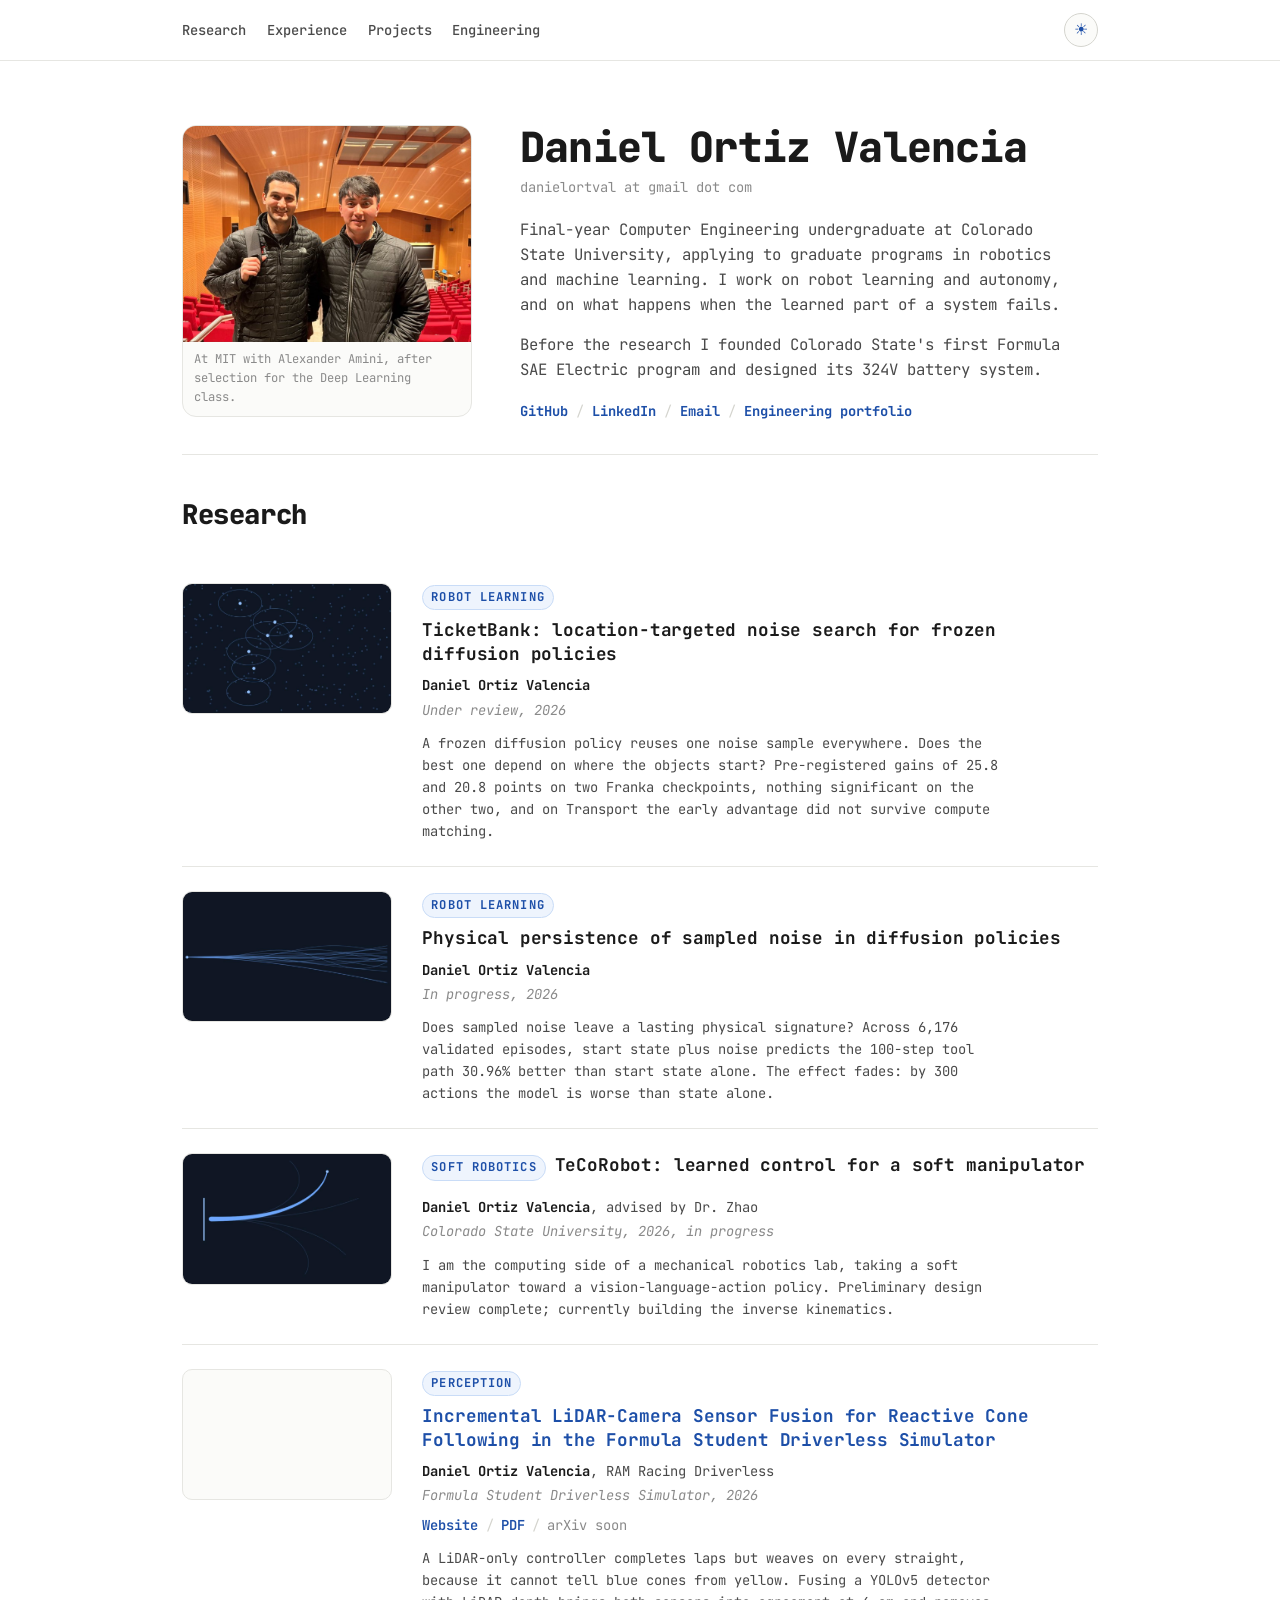
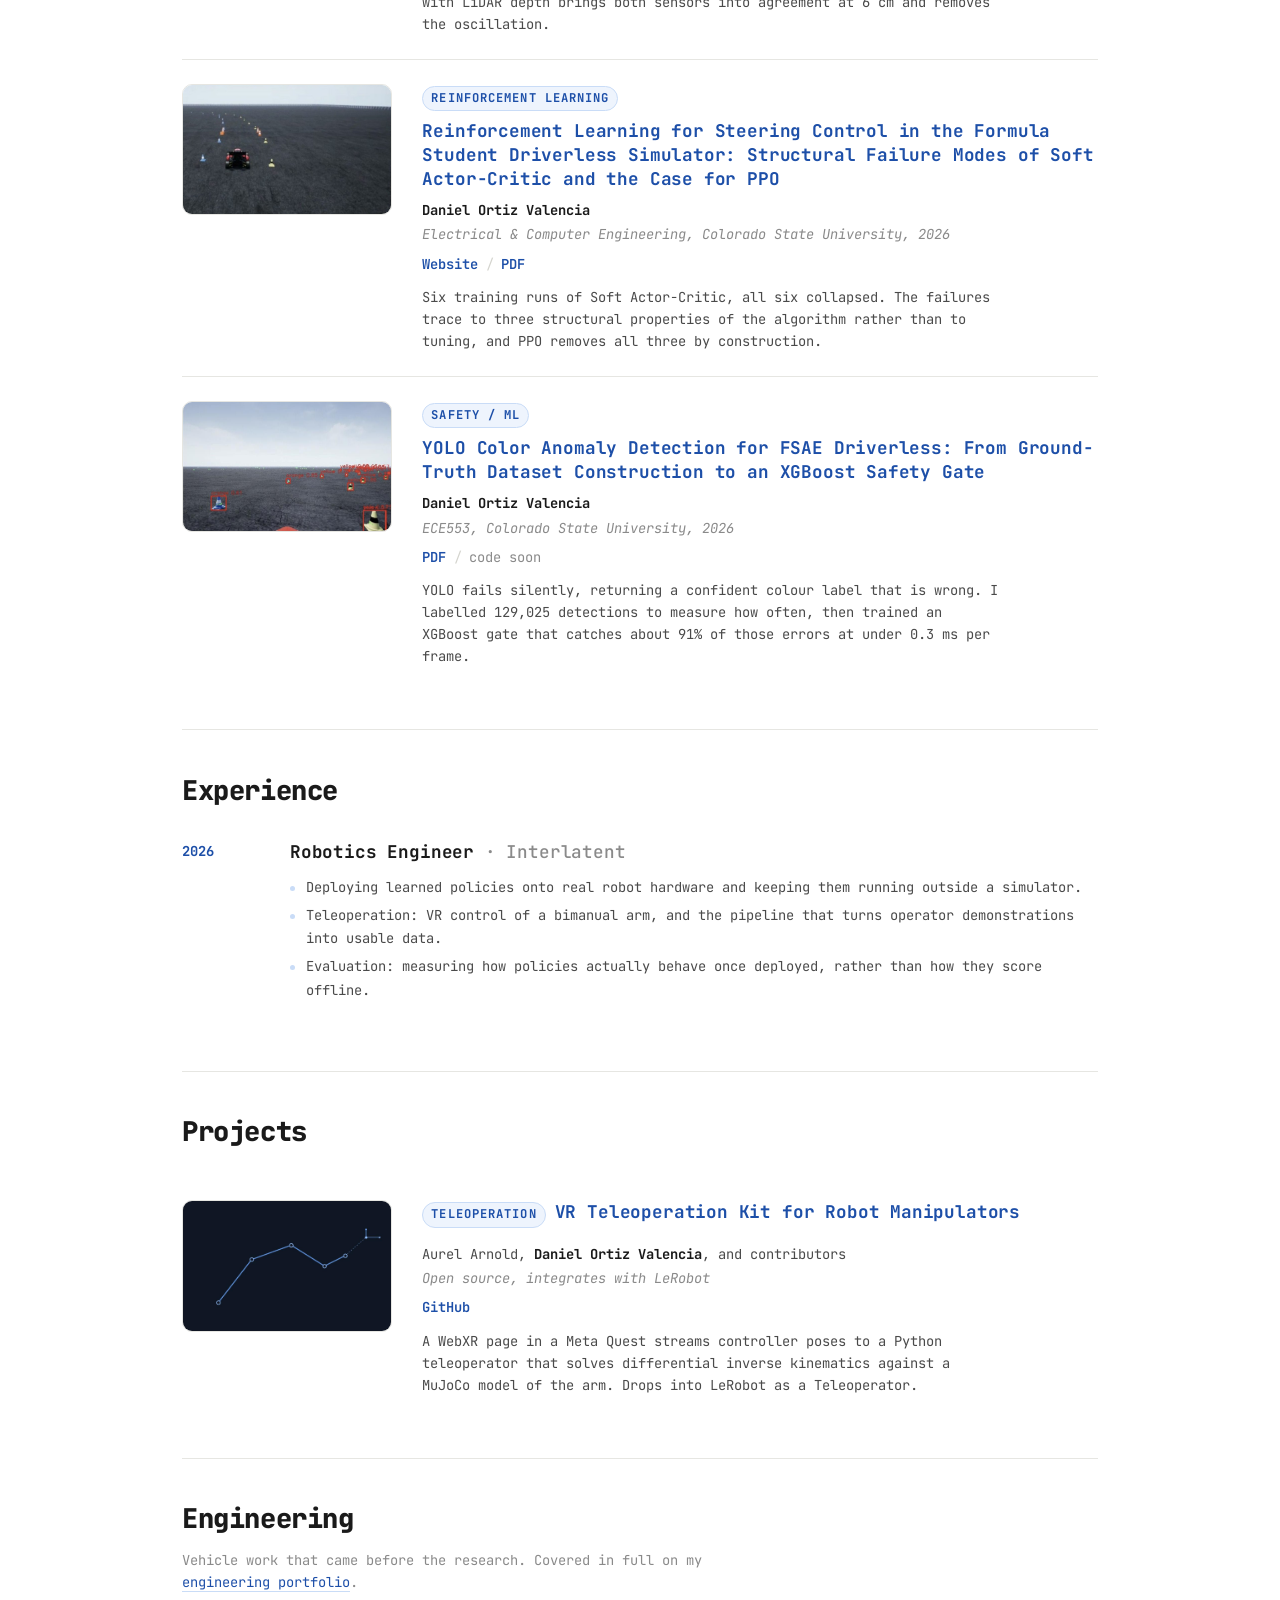
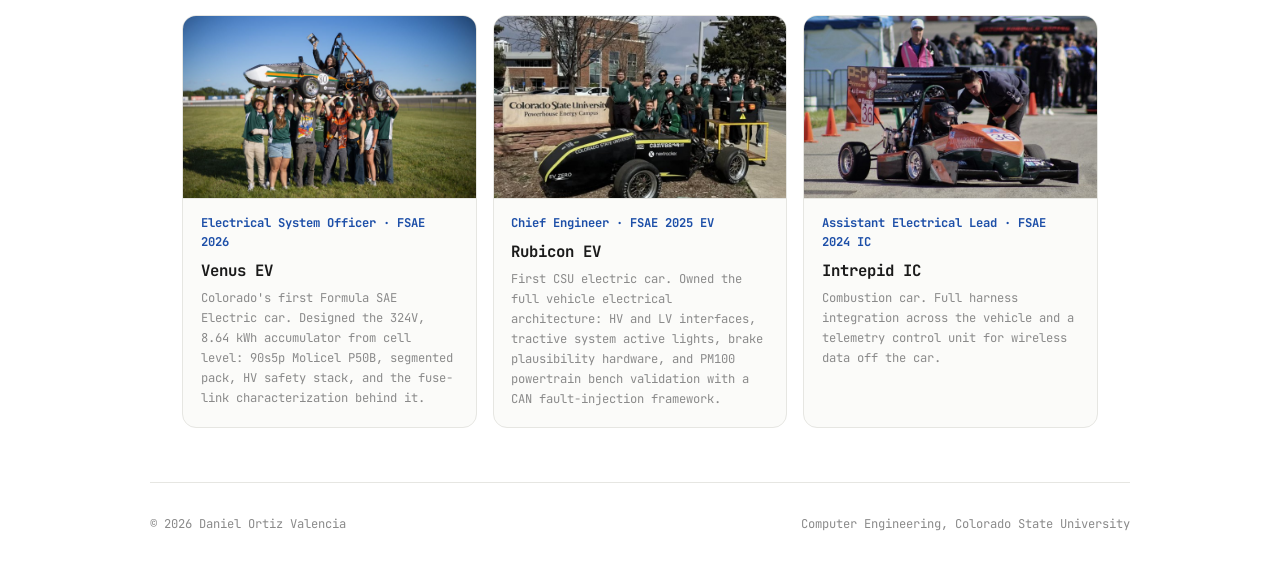
==== index.html @ b5d9ede5 "Restore three qualifiers lost while shortening the blurbs Shortening dropped words that carry meanin" ====
<!DOCTYPE html>
<html lang="en">
<head>
<meta charset="UTF-8" />
<meta name="viewport" content="width=device-width, initial-scale=1.0" />
<script>
(function () {
  var root = document.documentElement;
  var stored = null;
  try { stored = localStorage.getItem('dov-theme'); } catch (e) {}
  var prefersDark = window.matchMedia && window.matchMedia('(prefers-color-scheme: dark)').matches;
  root.setAttribute('data-theme', stored || (prefersDark ? 'dark' : 'light'));
})();
</script>
<title>Daniel Ortiz Valencia · Research</title>
<meta name="description" content="Daniel Ortiz Valencia. Robotics and machine learning research: autonomous racing perception, reinforcement learning for control, and robot teleoperation." />
<meta property="og:title" content="Daniel Ortiz Valencia · Research" />
<meta property="og:description" content="Robotics and machine learning research: autonomous racing perception, reinforcement learning for control, and robot teleoperation." />
<meta property="og:type" content="website" />
<link rel="icon" type="image/png" sizes="32x32" href="/favicon-32.png" />
<link rel="apple-touch-icon" sizes="180x180" href="/favicon-180.png" />
<link rel="preconnect" href="https://fonts.googleapis.com" />
<link href="https://fonts.googleapis.com/css2?family=JetBrains+Mono:wght@400;500;700;800&display=swap" rel="stylesheet" />
<link rel="stylesheet" href="styles.css" />
</head>
<body>

<header class="site-header">
  <div class="site-header-inner">
    <nav class="site-nav">
      <a href="#research">Research</a>
      <a href="#experience">Experience</a>
      <a href="#projects">Projects</a>
      <a href="#engineering">Engineering</a>
    </nav>
    <button id="theme-toggle" class="theme-toggle" type="button" aria-label="Toggle dark mode" title="Toggle dark mode">
      <span class="theme-icon-sun" aria-hidden="true">☀</span><span class="theme-icon-moon" aria-hidden="true">☾</span>
    </button>
  </div>
</header>

<main class="wrap">

  <!-- ============ INTRO ============ -->
  <section class="intro">
    <figure class="intro-photo">
      <img src="assets/img/portrait.jpg" alt="Daniel Ortiz Valencia at MIT with Alexander Amini" width="760" height="570" />
      <figcaption>At MIT with Alexander Amini, after selection for the Deep Learning class.</figcaption>
    </figure>
    <div>
      <h1 class="intro-name">Daniel Ortiz Valencia</h1>
      <div class="intro-contact">danielortval at gmail dot com</div>

      <div class="intro-bio">
        <p>Final-year Computer Engineering undergraduate at Colorado State University, applying to graduate programs in robotics and machine learning. I work on robot learning and autonomy, and on what happens when the learned part of a system fails.</p>
        <p>Before the research I founded Colorado State's first Formula SAE Electric program and designed its 324V battery system.</p>
      </div>

      <div class="intro-links">
        <a href="https://github.com/danielortval" target="_blank" rel="noopener">GitHub</a><span class="sep">/</span>
        <a href="https://www.linkedin.com/in/danielortval/" target="_blank" rel="noopener">LinkedIn</a><span class="sep">/</span>
        <a href="mailto:danielortval@gmail.com">Email</a><span class="sep">/</span>
        <a href="https://danielortval.github.io" target="_blank" rel="noopener">Engineering portfolio</a>
      </div>
    </div>
  </section>

  <!-- ============ RESEARCH ============ -->
  <section class="section" id="research">
    <h2 class="section-title">Research</h2>

    <article class="entry">
      <span class="entry-thumb">
        <img src="assets/thumbs/ticketbank.jpg" alt="Illustration: a field of candidate noise samples with a few selected, each covering a region" loading="lazy" width="1000" height="625" />
      </span>
      <div>
        <span class="entry-tag">Robot Learning</span>
        <span class="entry-title entry-title--plain">TicketBank: location-targeted noise search for frozen diffusion policies</span>
        <div class="entry-authors"><span class="me">Daniel Ortiz Valencia</span></div>
        <div class="entry-venue">Under review, 2026</div>
        <p class="entry-blurb">A frozen diffusion policy reuses one noise sample everywhere. Does the best one depend on where the objects start? Pre-registered gains of 25.8 and 20.8 points on two Franka checkpoints, nothing significant on the other two, and on Transport the early advantage did not survive compute matching.</p>
      </div>
    </article>

    <article class="entry">
      <span class="entry-thumb">
        <img src="assets/thumbs/noise-space.jpg" alt="Illustration: trajectories leaving one start state and separating over time" loading="lazy" width="1000" height="625" />
      </span>
      <div>
        <span class="entry-tag">Robot Learning</span>
        <span class="entry-title entry-title--plain">Physical persistence of sampled noise in diffusion policies</span>
        <div class="entry-authors"><span class="me">Daniel Ortiz Valencia</span></div>
        <div class="entry-venue">In progress, 2026</div>
        <p class="entry-blurb">Does sampled noise leave a lasting physical signature? Across 6,176 validated episodes, start state plus noise predicts the 100-step tool path 30.96% better than start state alone. The effect fades: by 300 actions the model is worse than state alone.</p>
      </div>
    </article>

    <article class="entry">
      <span class="entry-thumb">
        <img src="assets/thumbs/tecorobot.jpg?v=2" alt="Illustration: a continuum arm bending through a range of poses" loading="lazy" width="1000" height="625" />
      </span>
      <div>
        <span class="entry-tag">Soft Robotics</span>
        <span class="entry-title entry-title--plain">TeCoRobot: learned control for a soft manipulator</span>
        <div class="entry-authors"><span class="me">Daniel Ortiz Valencia</span>, advised by Dr. Zhao</div>
        <div class="entry-venue">Colorado State University, 2026, in progress</div>
        <p class="entry-blurb">I am the computing side of a mechanical robotics lab, taking a soft manipulator toward a vision-language-action policy. Preliminary design review complete; currently building the inverse kinematics.</p>
      </div>
    </article>

    <article class="entry">
      <a class="entry-thumb" href="papers/fsds-fusion/" aria-label="Read: Incremental LiDAR-Camera Sensor Fusion">
        <video autoplay src="assets/papers/videos/fsds-fusion/fsds-demo.mp4" muted loop playsinline preload="metadata" width="920" height="518"></video>
      </a>
      <div>
        <span class="entry-tag">Perception</span>
        <a class="entry-title" href="papers/fsds-fusion/">Incremental LiDAR-Camera Sensor Fusion for Reactive Cone Following in the Formula Student Driverless Simulator</a>
        <div class="entry-authors"><span class="me">Daniel Ortiz Valencia</span>, RAM Racing Driverless</div>
        <div class="entry-venue">Formula Student Driverless Simulator, 2026</div>
        <div class="entry-links">
          <a href="papers/fsds-fusion/">Website</a><span class="sep">/</span>
          <a href="assets/papers/fsds-fusion.pdf" target="_blank" rel="noopener">PDF</a><span class="sep">/</span>
          <span class="muted">arXiv soon</span>
        </div>
        <p class="entry-blurb">A LiDAR-only controller completes laps but weaves on every straight, because it cannot tell blue cones from yellow. Fusing a YOLOv5 detector with LiDAR depth brings both sensors into agreement at 6 cm and removes the oscillation.</p>
      </div>
    </article>

    <article class="entry">
      <a class="entry-thumb" href="papers/rl-sac-ppo/" aria-label="Read: Reinforcement Learning for Steering Control">
        <img src="assets/papers/videos/rl-sac-ppo/hero-poster.jpg" alt="The FSAE car driving a cone-lined track in simulation" loading="lazy" />
      </a>
      <div>
        <span class="entry-tag">Reinforcement Learning</span>
        <a class="entry-title" href="papers/rl-sac-ppo/">Reinforcement Learning for Steering Control in the Formula Student Driverless Simulator: Structural Failure Modes of Soft Actor-Critic and the Case for PPO</a>
        <div class="entry-authors"><span class="me">Daniel Ortiz Valencia</span></div>
        <div class="entry-venue">Electrical &amp; Computer Engineering, Colorado State University, 2026</div>
        <div class="entry-links">
          <a href="papers/rl-sac-ppo/">Website</a><span class="sep">/</span>
          <a href="assets/papers/fsds-rl-sac-ppo.pdf" target="_blank" rel="noopener">PDF</a>
        </div>
        <p class="entry-blurb">Six training runs of Soft Actor-Critic, all six collapsed. The failures trace to three structural properties of the algorithm rather than to tuning, and PPO removes all three by construction.</p>
      </div>
    </article>

    <article class="entry">
      <a class="entry-thumb" href="assets/papers/AnomalyDetectionPaper.pdf" target="_blank" rel="noopener" aria-label="Read: YOLO Color Anomaly Detection (PDF)">
        <img src="assets/papers/anomaly-yolo-failure.jpg" alt="A YOLO failure frame: a blue cone labeled orange at high confidence" loading="lazy" />
      </a>
      <div>
        <span class="entry-tag">Safety / ML</span>
        <a class="entry-title" href="assets/papers/AnomalyDetectionPaper.pdf" target="_blank" rel="noopener">YOLO Color Anomaly Detection for FSAE Driverless: From Ground-Truth Dataset Construction to an XGBoost Safety Gate</a>
        <div class="entry-authors"><span class="me">Daniel Ortiz Valencia</span></div>
        <div class="entry-venue">ECE553, Colorado State University, 2026</div>
        <div class="entry-links">
          <a href="assets/papers/AnomalyDetectionPaper.pdf" target="_blank" rel="noopener">PDF</a><span class="sep">/</span>
          <span class="muted">code soon</span>
        </div>
        <p class="entry-blurb">YOLO fails silently, returning a confident colour label that is wrong. I labelled 129,025 detections to measure how often, then trained an XGBoost gate that catches about 91% of those errors at under 0.3 ms per frame.</p>
      </div>
    </article>
  </section>

  <!-- ============ EXPERIENCE ============ -->
  <section class="section" id="experience">
    <h2 class="section-title">Experience</h2>

    <div class="xp">
      <div class="xp-when">2026</div>
      <div class="xp-body">
        <h3 class="xp-role">Robotics Engineer <span class="xp-org">· Interlatent</span></h3>
        <ul class="xp-points">
          <li>Deploying learned policies onto real robot hardware and keeping them running outside a simulator.</li>
          <li>Teleoperation: VR control of a bimanual arm, and the pipeline that turns operator demonstrations into usable data.</li>
          <li>Evaluation: measuring how policies actually behave once deployed, rather than how they score offline.</li>
        </ul>
      </div>
    </div>
  </section>

  <!-- ============ PROJECTS ============ -->
  <section class="section" id="projects">
    <h2 class="section-title">Projects</h2>

    <article class="entry">
      <a class="entry-thumb" href="https://github.com/danielortval/vr-teleop-kit" target="_blank" rel="noopener" aria-label="VR Teleop Kit on GitHub">
        <img src="assets/thumbs/teleop.jpg" alt="Illustration: a kinematic chain tracking a commanded pose held ahead of it" loading="lazy" width="1000" height="625" />
      </a>
      <div>
        <span class="entry-tag">Teleoperation</span>
        <a class="entry-title" href="https://github.com/danielortval/vr-teleop-kit" target="_blank" rel="noopener">VR Teleoperation Kit for Robot Manipulators</a>
        <div class="entry-authors">Aurel Arnold, <span class="me">Daniel Ortiz Valencia</span>, and contributors</div>
        <div class="entry-venue">Open source, integrates with LeRobot</div>
        <div class="entry-links">
          <a href="https://github.com/danielortval/vr-teleop-kit" target="_blank" rel="noopener">GitHub</a>
        </div>
        <p class="entry-blurb">A WebXR page in a Meta Quest streams controller poses to a Python teleoperator that solves differential inverse kinematics against a MuJoCo model of the arm. Drops into LeRobot as a Teleoperator.</p>
      </div>
    </article>
  </section>

  <!-- ============ ENGINEERING (secondary) ============ -->
  <section class="section" id="engineering">
    <h2 class="section-title">Engineering</h2>

    <p class="section-note">Vehicle work that came before the research. Covered in full on my <a href="https://danielortval.github.io" target="_blank" rel="noopener">engineering portfolio</a>.</p>

    <div class="side-grid">
      <a class="side-card" href="https://danielortval.github.io#projects" target="_blank" rel="noopener">
        <span class="side-thumb"><img src="assets/img/venus.jpg" alt="The RAM Racing team lifting the Venus EV car" loading="lazy" /></span><div class="side-meta">Electrical System Officer · FSAE 2026</div>
        <h3>Venus EV</h3>
        <p>Colorado's first Formula SAE Electric car. Designed the 324V, 8.64 kWh accumulator from cell level: 90s5p Molicel P50B, segmented pack, HV safety stack, and the fuse-link characterization behind it.</p>
      </a>
      <a class="side-card" href="https://danielortval.github.io#projects" target="_blank" rel="noopener">
        <span class="side-thumb"><img src="assets/img/rubicon.jpg" alt="Rubicon EV with the team at CSU Powerhouse Energy Campus" loading="lazy" /></span><div class="side-meta">Chief Engineer · FSAE 2025 EV</div>
        <h3>Rubicon EV</h3>
        <p>First CSU electric car. Owned the full vehicle electrical architecture: HV and LV interfaces, tractive system active lights, brake plausibility hardware, and PM100 powertrain bench validation with a CAN fault-injection framework.</p>
      </a>
      <a class="side-card" href="https://danielortval.github.io#projects" target="_blank" rel="noopener">
        <span class="side-thumb"><img src="assets/img/intrepid.jpg" alt="Intrepid IC on track at a Formula SAE competition" loading="lazy" /></span><div class="side-meta">Assistant Electrical Lead · FSAE 2024 IC</div>
        <h3>Intrepid IC</h3>
        <p>Combustion car. Full harness integration across the vehicle and a telemetry control unit for wireless data off the car.</p>
      </a>
    </div>
  </section>

</main>

<footer class="site-footer wrap">
  <span>© <span id="year"></span> Daniel Ortiz Valencia</span>
  <span>Computer Engineering, Colorado State University</span>
</footer>

<script>
document.getElementById('year').textContent = new Date().getFullYear();
(function () {
  var root = document.documentElement;
  var btn = document.getElementById('theme-toggle');
  btn.addEventListener('click', function () {
    var next = root.getAttribute('data-theme') === 'dark' ? 'light' : 'dark';
    root.setAttribute('data-theme', next);
    try { localStorage.setItem('dov-theme', next); } catch (e) {}
  });
  // play the inline entry clip only while it is on screen
  var clips = [].slice.call(document.querySelectorAll('.entry-thumb video'));
  if ('IntersectionObserver' in window && clips.length) {
    var io = new IntersectionObserver(function (entries) {
      entries.forEach(function (e) {
        if (e.isIntersecting) { e.target.play().catch(function () {}); }
        else { e.target.pause(); }
      });
    }, { threshold: 0.2 });
    clips.forEach(function (v) { io.observe(v); });
  }
})();
</script>
</body>
</html>
---- styles.css ----
/* ============================================================
   Daniel Ortiz Valencia · Research
   Academic homepage. Shares its design tokens with the
   engineering portfolio so the project pages under /papers/
   render identically on both sites.
   ============================================================ */

:root {
  --white: #ffffff;
  --paper: #fbfbf9;
  --ink: #1a1a1a;
  --ink-soft: #4a4a4a;
  --ink-faint: #8a8a8a;
  --line: #e6e6e2;
  --line-strong: #d4d4ce;

  /* The accent keeps the orange-* token names so the project pages under
     /papers/ pick it up unchanged. The research site reads blue; the
     engineering portfolio stays orange. */
  --orange: #2f6bd8;
  --orange-deep: #1d4fa8;
  --orange-soft: #c9dcf7;
  --orange-tint: #eef4fd;

  --mono: 'JetBrains Mono', 'SFMono-Regular', 'Menlo', monospace;

  --text-2xl: clamp(1.8rem, 3.5vw, 2.6rem);
  --text-xl: clamp(1.35rem, 2.2vw, 1.7rem);
  --text-lg: 1.1rem;
  --text-base: 0.98rem;
  --text-sm: 0.86rem;
  --text-xs: 0.76rem;

  --maxw: 1500px;
  --readw: 980px;
  --radius: 14px;
  --radius-lg: 20px;

  --shadow-sm: 0 1px 3px rgba(0,0,0,0.05);
  --shadow-md: 0 8px 30px rgba(0,0,0,0.07);

  --header-bg: rgba(255,255,255,0.88);
  --kw-bg: var(--paper);
  --on-orange: #ffffff;
  color-scheme: light;
}

[data-theme="dark"] {
  --white: #111114;
  --paper: #1a1a1e;
  --ink: #f1efea;
  --ink-soft: #c2c0b9;
  --ink-faint: #7d7c76;
  --line: #2a2a2e;
  --line-strong: #3a3a3f;

  --orange: #6ea8fe;
  --orange-deep: #93c0ff;
  --orange-soft: #1f3a5f;
  --orange-tint: #13233a;

  --header-bg: rgba(17,17,20,0.88);
  --kw-bg: #1f1f23;
  --on-orange: #0b1220;

  --shadow-sm: 0 1px 3px rgba(0,0,0,0.4);
  --shadow-md: 0 8px 30px rgba(0,0,0,0.5);
  color-scheme: dark;
}

* { margin: 0; padding: 0; box-sizing: border-box; }
html { scroll-behavior: smooth; scroll-padding-top: 86px; }
body {
  font-family: var(--mono);
  background: var(--white);
  color: var(--ink);
  line-height: 1.6;
  -webkit-font-smoothing: antialiased;
  font-size: var(--text-base);
  transition: background .25s ease, color .25s ease;
}
a { color: inherit; text-decoration: none; }
img { max-width: 100%; }

/* ---------- Theme toggle (shared with the paper pages) ---------- */
.theme-toggle {
  margin-left: .8rem; width: 34px; height: 34px; border-radius: 50%;
  border: 1px solid var(--line-strong); background: var(--paper);
  color: var(--orange-deep); cursor: pointer; font-family: var(--mono);
  display: inline-flex; align-items: center; justify-content: center;
  transition: background .2s ease, border-color .2s ease, color .2s ease, transform .2s ease;
  font-size: 1rem; line-height: 1; padding: 0;
}
.theme-toggle:hover { border-color: var(--orange); color: var(--orange); transform: translateY(-1px); }
.theme-toggle .theme-icon-moon { display: none; }
[data-theme="dark"] .theme-toggle .theme-icon-sun { display: none; }
[data-theme="dark"] .theme-toggle .theme-icon-moon { display: inline; }

/* ---------- Header ---------- */
.site-header {
  position: sticky; top: 0; z-index: 50;
  background: var(--header-bg);
  backdrop-filter: blur(10px) saturate(1.4);
  -webkit-backdrop-filter: blur(10px) saturate(1.4);
  border-bottom: 1px solid var(--line);
}
.site-header-inner {
  max-width: var(--readw); margin: 0 auto;
  padding: .8rem clamp(1.1rem, 4vw, 2rem);
  display: flex; align-items: center; justify-content: space-between; gap: 1rem;
}
.site-nav { display: flex; align-items: center; gap: 1.3rem; font-size: var(--text-sm); }
.site-nav a { color: var(--ink-soft); font-weight: 500; }
.site-nav a:hover { color: var(--orange-deep); }

.wrap { max-width: var(--readw); margin: 0 auto; padding: 0 clamp(1.1rem, 4vw, 2rem); }

/* ---------- Intro ---------- */
.intro { display: grid; grid-template-columns: 290px 1fr; gap: clamp(1.5rem, 4vw, 3rem); padding: clamp(2.5rem, 6vw, 4rem) 0 2rem; align-items: start; }
.intro-photo { border-radius: var(--radius); overflow: hidden; border: 1px solid var(--line); background: var(--paper); }
.intro-photo img { display: block; width: 100%; height: auto; }
.intro-photo figcaption { font-size: var(--text-xs); color: var(--ink-faint); padding: .5rem .7rem; }
.intro-name { font-size: var(--text-2xl); font-weight: 800; letter-spacing: -0.02em; line-height: 1.1; }
.intro-contact { font-size: var(--text-sm); color: var(--ink-faint); margin-top: .35rem; }
.intro-bio { margin-top: 1.2rem; }
.intro-bio p { color: var(--ink-soft); margin-bottom: .9rem; max-width: 62ch; }
.intro-bio a { color: var(--orange-deep); border-bottom: 1px solid var(--orange-soft); }
.intro-bio a:hover { border-color: var(--orange); }
.intro-links { margin-top: 1.1rem; font-size: var(--text-sm); display: flex; flex-wrap: wrap; gap: .5rem; align-items: center; }
.intro-links a { color: var(--orange-deep); font-weight: 700; }
.intro-links a:hover { text-decoration: underline; }
.intro-links .sep { color: var(--line-strong); }

/* ---------- Section headings ---------- */
.section { padding: 2.4rem 0; border-top: 1px solid var(--line); }
.section-title { font-size: var(--text-xl); font-weight: 800; letter-spacing: -0.015em; margin-bottom: 1.4rem; }
.section-note { font-size: var(--text-sm); color: var(--ink-faint); margin: -0.9rem 0 1.4rem; max-width: 70ch; }

/* ---------- Updates ---------- */
.updates { display: flex; flex-direction: column; gap: .55rem; }
.update { display: grid; grid-template-columns: 92px 1fr; gap: 1rem; font-size: var(--text-sm); align-items: baseline; }
.update .when { color: var(--orange-deep); font-weight: 700; white-space: nowrap; }
.update .what { color: var(--ink-soft); line-height: 1.65; }
.update .what a { color: var(--ink); border-bottom: 1px solid var(--orange-soft); }
.update .what a:hover { border-color: var(--orange); }

/* ---------- Research entries ---------- */
.entry { display: grid; grid-template-columns: 210px 1fr; gap: clamp(1rem, 3vw, 1.9rem); padding: 1.5rem 0; border-bottom: 1px solid var(--line); align-items: start; }
.entry:last-child { border-bottom: none; }
.entry-thumb {
  border-radius: 10px; overflow: hidden; border: 1px solid var(--line);
  background: var(--paper); aspect-ratio: 16 / 10;
  display: flex; align-items: center; justify-content: center;
}
.entry-thumb img, .entry-thumb video { width: 100%; height: 100%; object-fit: cover; display: block; }
.entry-thumb.is-placeholder {
  background: var(--orange-tint); border-color: var(--orange-soft);
  color: var(--orange-deep); font-size: var(--text-xs); text-align: center;
  letter-spacing: .06em; line-height: 1.7;
}
.entry-thumb.is-placeholder small { color: var(--ink-faint); }
.intro--nophoto { grid-template-columns: 1fr; }
.entry-title { font-size: var(--text-lg); font-weight: 700; color: var(--orange-deep); line-height: 1.35; letter-spacing: -0.01em; display: inline-block; }
a.entry-title:hover { text-decoration: underline; }
/* entries with nothing public to link to yet */
.entry-title--plain { color: var(--ink); }
.entry-authors { font-size: var(--text-sm); color: var(--ink-soft); margin-top: .45rem; }
.entry-authors .me { font-weight: 700; color: var(--ink); }
.entry-venue { font-size: var(--text-sm); color: var(--ink-faint); font-style: italic; margin-top: .15rem; }
.entry-links { font-size: var(--text-sm); margin-top: .45rem; display: flex; flex-wrap: wrap; gap: .45rem; align-items: center; }
.entry-links a { color: var(--orange-deep); font-weight: 600; }
.entry-links a:hover { text-decoration: underline; }
.entry-links .sep { color: var(--line-strong); }
.entry-links .muted { color: var(--ink-faint); }
.entry-blurb { font-size: var(--text-sm); color: var(--ink-soft); margin-top: .7rem; max-width: 72ch; }

.entry-tag {
  display: inline-block; font-size: var(--text-xs); font-weight: 700;
  letter-spacing: .09em; text-transform: uppercase;
  color: var(--orange-deep); background: var(--orange-tint);
  border: 1px solid var(--orange-soft);
  padding: .12rem .5rem; border-radius: 999px; margin-bottom: .5rem;
}

/* ---------- Experience rows (role, not project) ---------- */
.xp { display: grid; grid-template-columns: 92px 1fr; gap: 1rem; padding: .2rem 0 1.6rem; align-items: start; }
.xp-when { font-size: var(--text-sm); font-weight: 700; color: var(--orange-deep); white-space: nowrap; padding-top: .15rem; }
.xp-role { font-size: var(--text-lg); font-weight: 700; letter-spacing: -0.01em; }
.xp-org { font-weight: 500; color: var(--ink-faint); }
.xp-points { list-style: none; margin: .6rem 0 0; padding: 0; }
.xp-points li { position: relative; padding-left: 1rem; font-size: var(--text-sm); color: var(--ink-soft); line-height: 1.7; margin-bottom: .3rem; }
.xp-points li::before { content: ""; position: absolute; left: 0; top: .72em; width: 5px; height: 5px; border-radius: 50%; background: var(--orange-soft); }

.sub-head { font-size: var(--text-base); font-weight: 700; color: var(--ink); margin: 1.6rem 0 .5rem; padding-top: 1.4rem; border-top: 1px solid var(--line); }
.section-note a { color: var(--orange-deep); border-bottom: 1px solid var(--orange-soft); }
.section-note a:hover { border-color: var(--orange); }

/* ---------- Secondary work (engineering / Formula Student) ---------- */
.side-grid { display: grid; grid-template-columns: repeat(auto-fit, minmax(240px, 1fr)); gap: 1rem; }
.side-card {
  border: 1px solid var(--line); border-radius: var(--radius);
  padding: 1rem 1.1rem; background: var(--paper);
  transition: border-color .18s ease, transform .18s ease;
}
.side-card:hover { border-color: var(--orange-soft); transform: translateY(-2px); }
.side-card { overflow: hidden; padding: 0; display: flex; flex-direction: column; }
.side-thumb { display: block; aspect-ratio: 16 / 10; overflow: hidden; background: var(--kw-bg); border-bottom: 1px solid var(--line); }
.side-thumb img { width: 100%; height: 100%; object-fit: cover; display: block; }
.side-card .side-meta, .side-card h3, .side-card p { padding-left: 1.1rem; padding-right: 1.1rem; }
.side-card .side-meta { padding-top: .9rem; }
.side-card p { padding-bottom: 1.1rem; }
.side-card h3 { font-size: var(--text-base); font-weight: 700; margin-bottom: .3rem; }
.side-card p { font-size: var(--text-xs); color: var(--ink-faint); line-height: 1.65; }
.side-card .side-meta { font-size: var(--text-xs); color: var(--orange-deep); font-weight: 700; margin-bottom: .35rem; }

/* ---------- Footer ---------- */
.site-footer {
  border-top: 1px solid var(--line);
  padding: 2rem 0 2.6rem; margin-top: 1rem;
  font-size: var(--text-xs); color: var(--ink-faint);
  display: flex; flex-wrap: wrap; gap: .8rem; justify-content: space-between;
}

@media (max-width: 760px) {
  .intro { grid-template-columns: 1fr; }
  .intro-photo { max-width: 260px; }
  .entry { grid-template-columns: 1fr; }
  .entry-thumb { max-width: 320px; }
  .update { grid-template-columns: 78px 1fr; gap: .7rem; }
}
@media (prefers-reduced-motion: reduce) {
  * { scroll-behavior: auto; }
  .side-card:hover { transform: none; }
}
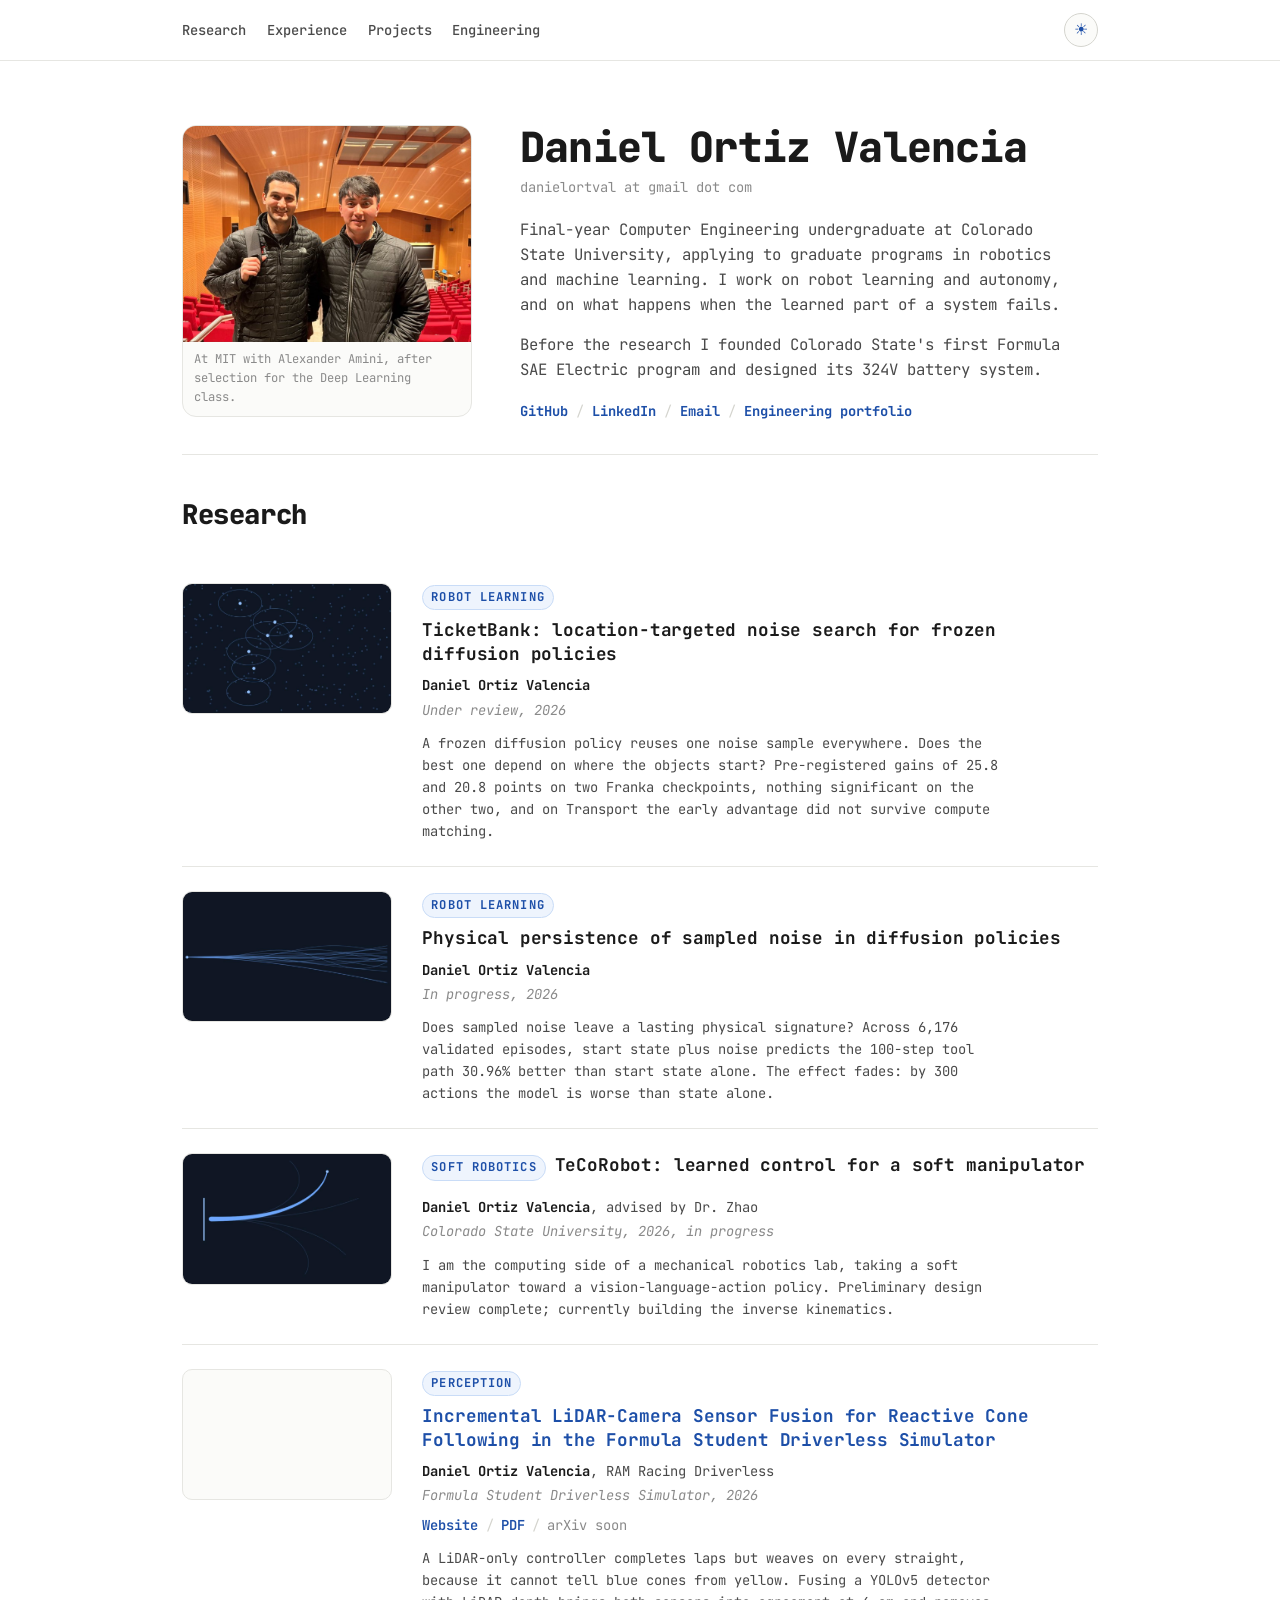
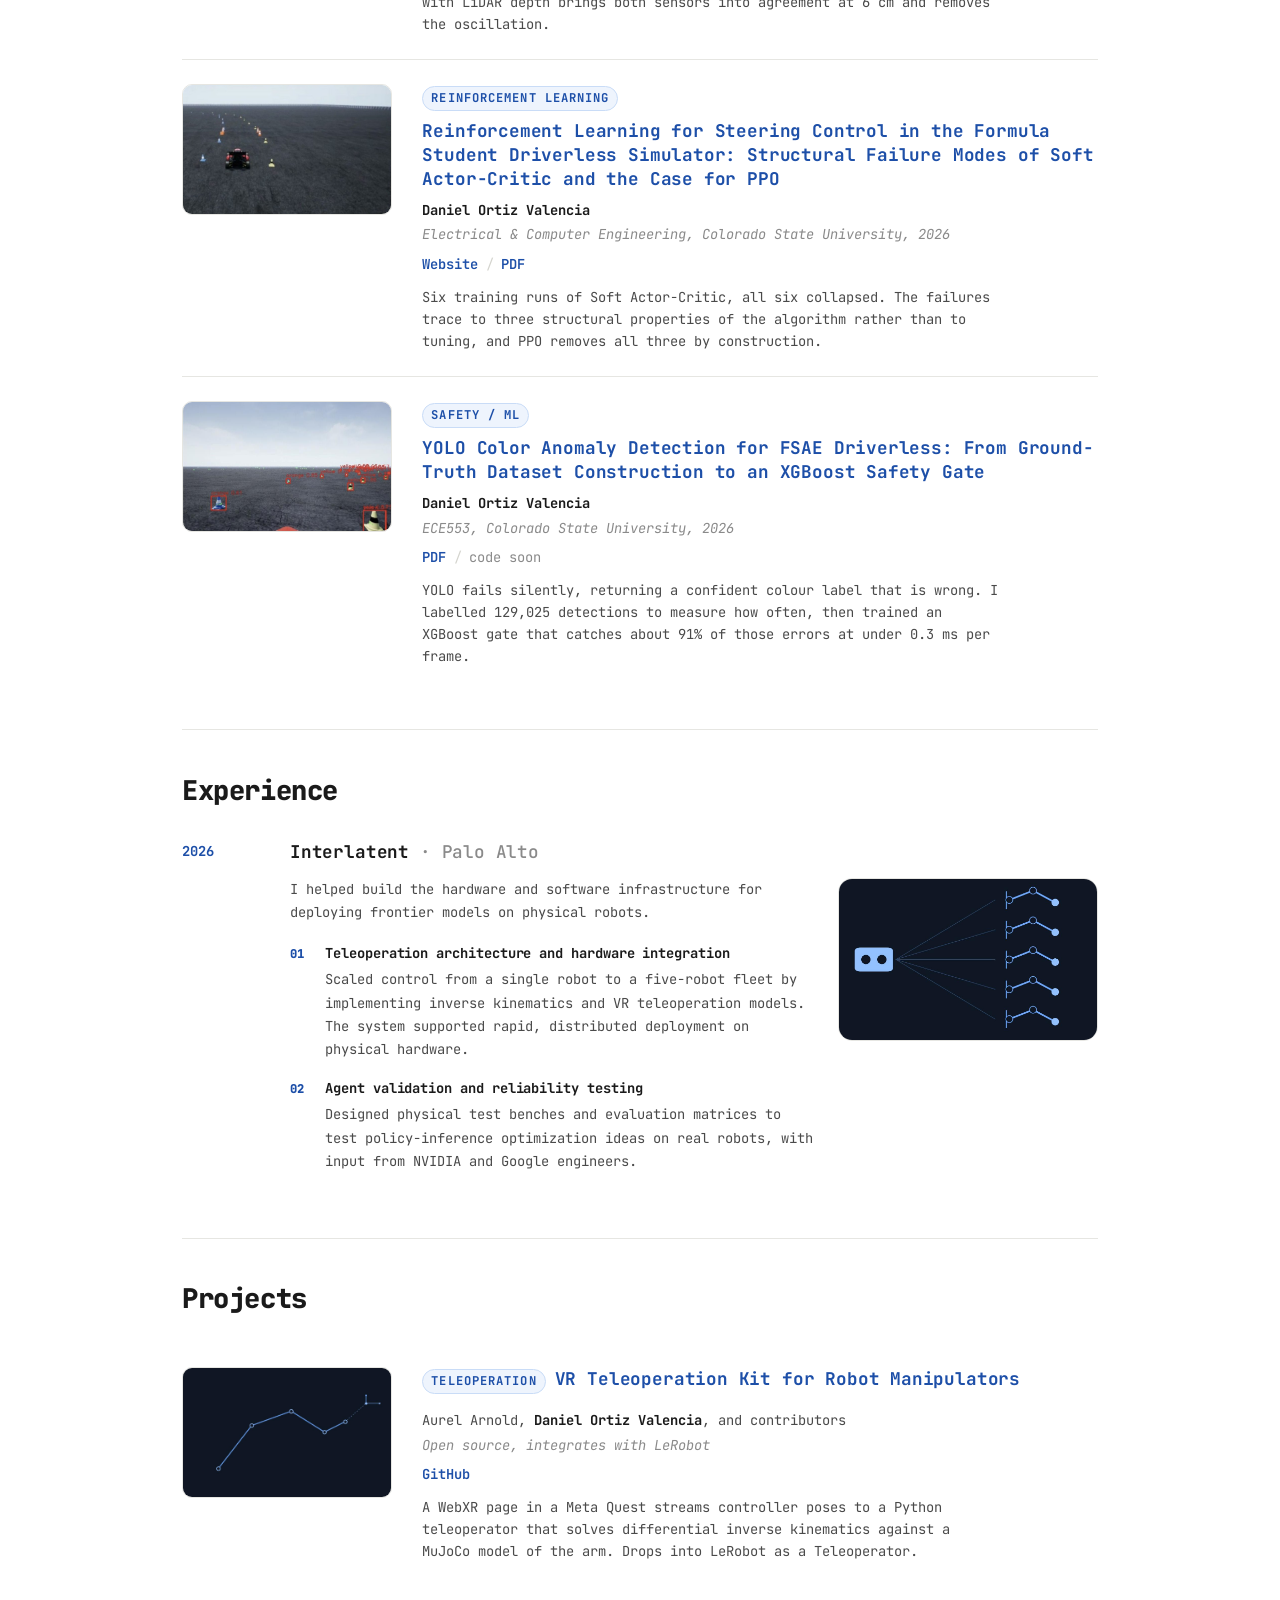
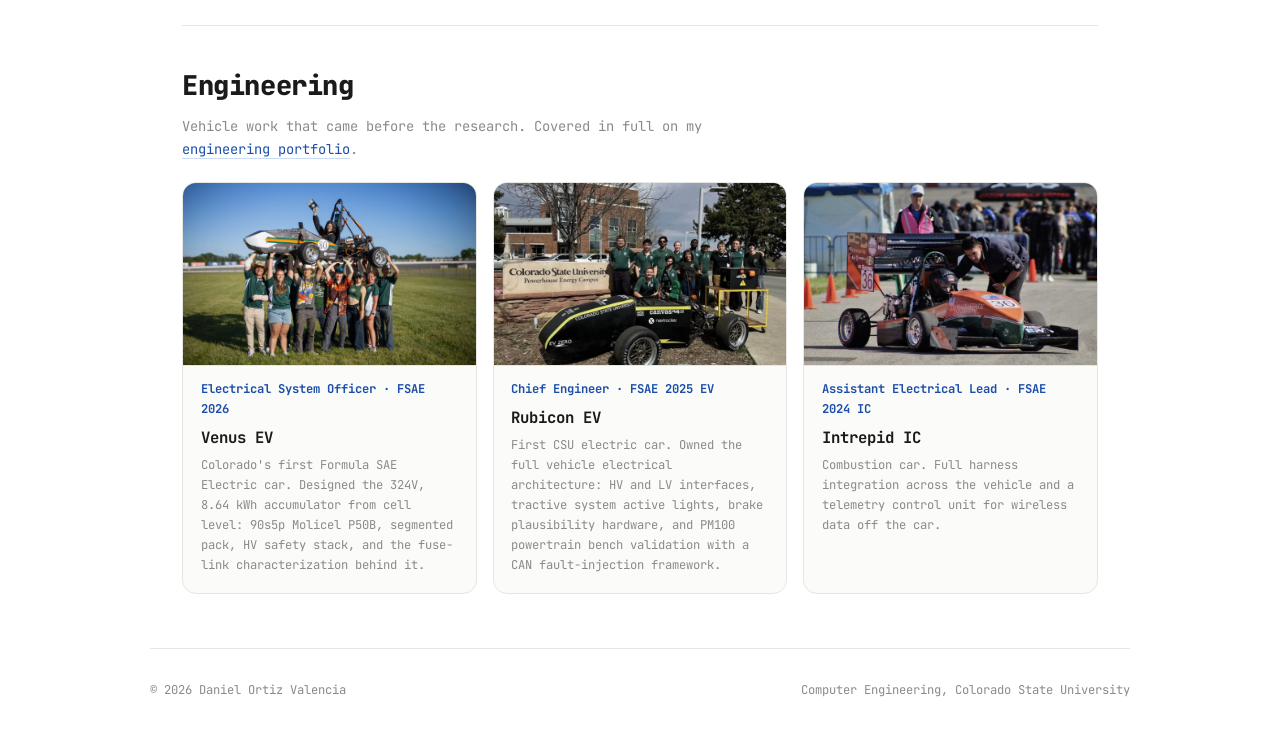
==== commit 877d7f09: "Build out the Interlatent entry, with an illustration Replace the three placeholder bullets with his" ====
--- a/index.html
+++ b/index.html
@@ -168,12 +168,33 @@
     <div class="xp">
       <div class="xp-when">2026</div>
       <div class="xp-body">
-        <h3 class="xp-role">Robotics Engineer <span class="xp-org">· Interlatent</span></h3>
-        <ul class="xp-points">
-          <li>Deploying learned policies onto real robot hardware and keeping them running outside a simulator.</li>
-          <li>Teleoperation: VR control of a bimanual arm, and the pipeline that turns operator demonstrations into usable data.</li>
-          <li>Evaluation: measuring how policies actually behave once deployed, rather than how they score offline.</li>
-        </ul>
+        <h3 class="xp-role">Interlatent <span class="xp-org">· Palo Alto</span></h3>
+
+        <div class="xp-split">
+          <div>
+            <p class="xp-lede">I helped build the hardware and software infrastructure for deploying frontier models on physical robots.</p>
+
+            <div class="xp-item">
+              <span class="xp-num">01</span>
+              <div>
+                <h4>Teleoperation architecture and hardware integration</h4>
+                <p>Scaled control from a single robot to a five-robot fleet by implementing inverse kinematics and VR teleoperation models. The system supported rapid, distributed deployment on physical hardware.</p>
+              </div>
+            </div>
+
+            <div class="xp-item">
+              <span class="xp-num">02</span>
+              <div>
+                <h4>Agent validation and reliability testing</h4>
+                <p>Designed physical test benches and evaluation matrices to test policy-inference optimization ideas on real robots, with input from NVIDIA and Google engineers.</p>
+              </div>
+            </div>
+          </div>
+
+          <figure class="xp-figure">
+            <img src="assets/img/interlatent.jpg" alt="Illustration: one operator station connected to a fleet of five robot arms" loading="lazy" width="1000" height="625" />
+          </figure>
+        </div>
       </div>
     </div>
   </section>
--- a/styles.css
+++ b/styles.css
@@ -191,6 +191,16 @@
 .xp-points li { position: relative; padding-left: 1rem; font-size: var(--text-sm); color: var(--ink-soft); line-height: 1.7; margin-bottom: .3rem; }
 .xp-points li::before { content: ""; position: absolute; left: 0; top: .72em; width: 5px; height: 5px; border-radius: 50%; background: var(--orange-soft); }
 
+.xp-split { display: grid; grid-template-columns: 1fr 260px; gap: 1.5rem; align-items: start; margin-top: .75rem; }
+.xp-lede { font-size: var(--text-sm); color: var(--ink-soft); line-height: 1.7; margin: 0 0 1.05rem; }
+.xp-item { display: grid; grid-template-columns: 2.2rem 1fr; margin-bottom: .95rem; }
+.xp-item:last-child { margin-bottom: 0; }
+.xp-num { font-size: var(--text-xs); font-weight: 800; color: var(--orange-deep); letter-spacing: .04em; padding-top: .2rem; }
+.xp-item h4 { font-size: var(--text-sm); font-weight: 700; color: var(--ink); margin: 0 0 .28rem; letter-spacing: -0.005em; }
+.xp-item p { font-size: var(--text-sm); color: var(--ink-soft); line-height: 1.7; margin: 0; }
+.xp-figure { margin: 0; border: 1px solid var(--line); border-radius: var(--radius); overflow: hidden; background: var(--kw-bg); }
+.xp-figure img { display: block; width: 100%; height: auto; }
+
 .sub-head { font-size: var(--text-base); font-weight: 700; color: var(--ink); margin: 1.6rem 0 .5rem; padding-top: 1.4rem; border-top: 1px solid var(--line); }
 .section-note a { color: var(--orange-deep); border-bottom: 1px solid var(--orange-soft); }
 .section-note a:hover { border-color: var(--orange); }
@@ -221,12 +231,26 @@
   display: flex; flex-wrap: wrap; gap: .8rem; justify-content: space-between;
 }
 
+/* The figure needs a real text column beside it, so stack earlier than the
+   page's main breakpoint. */
+/* Four nav items no longer fit a phone at the desktop gap. */
+@media (max-width: 520px) {
+  .site-header-inner { padding-left: 1rem; padding-right: 1rem; gap: .6rem; }
+  .site-nav { gap: .85rem; font-size: var(--text-xs); min-width: 0; }
+}
+@media (max-width: 900px) {
+  .xp-split { grid-template-columns: 1fr; gap: 1.1rem; }
+  .xp-figure { max-width: 340px; }
+}
 @media (max-width: 760px) {
   .intro { grid-template-columns: 1fr; }
   .intro-photo { max-width: 260px; }
   .entry { grid-template-columns: 1fr; }
   .entry-thumb { max-width: 320px; }
   .update { grid-template-columns: 78px 1fr; gap: .7rem; }
+  .xp { grid-template-columns: 62px 1fr; gap: .7rem; }
+  .xp-split { grid-template-columns: 1fr; gap: 1.1rem; }
+  .xp-figure { max-width: 320px; }
 }
 @media (prefers-reduced-motion: reduce) {
   * { scroll-behavior: auto; }
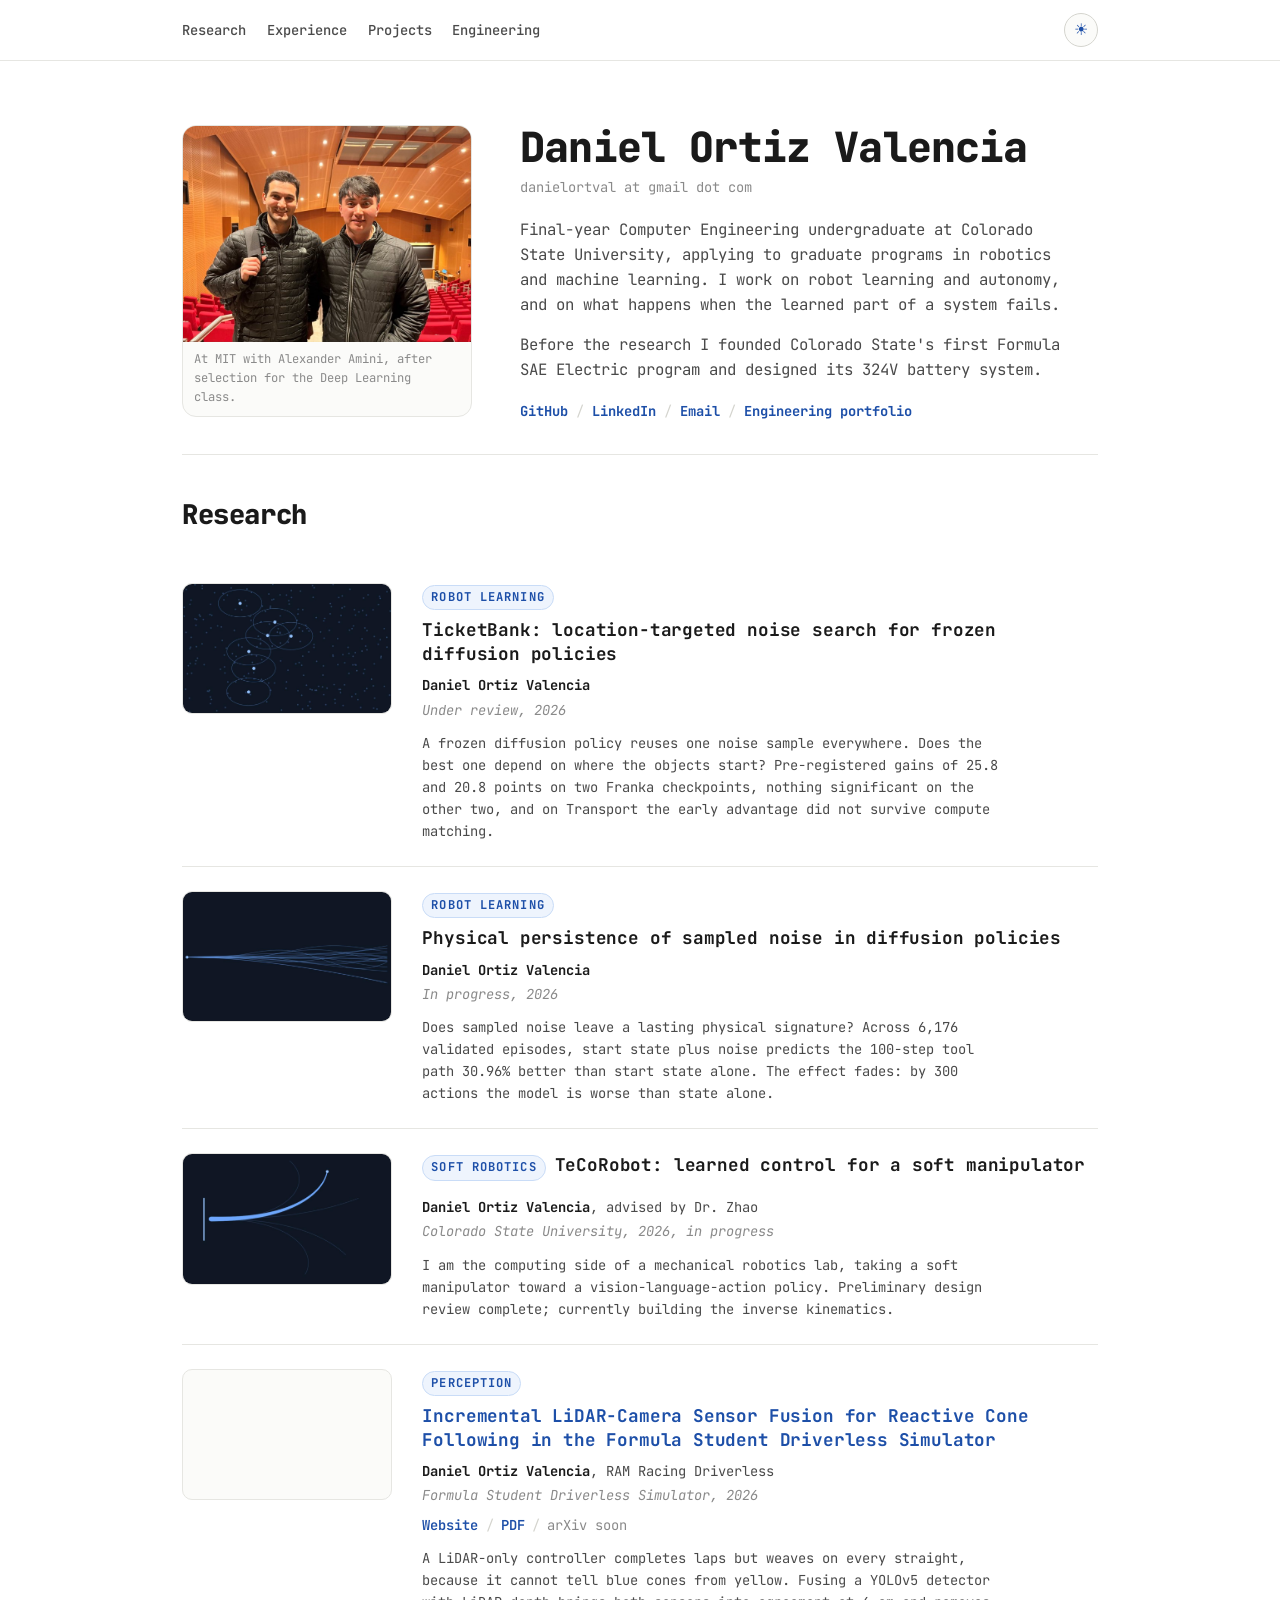
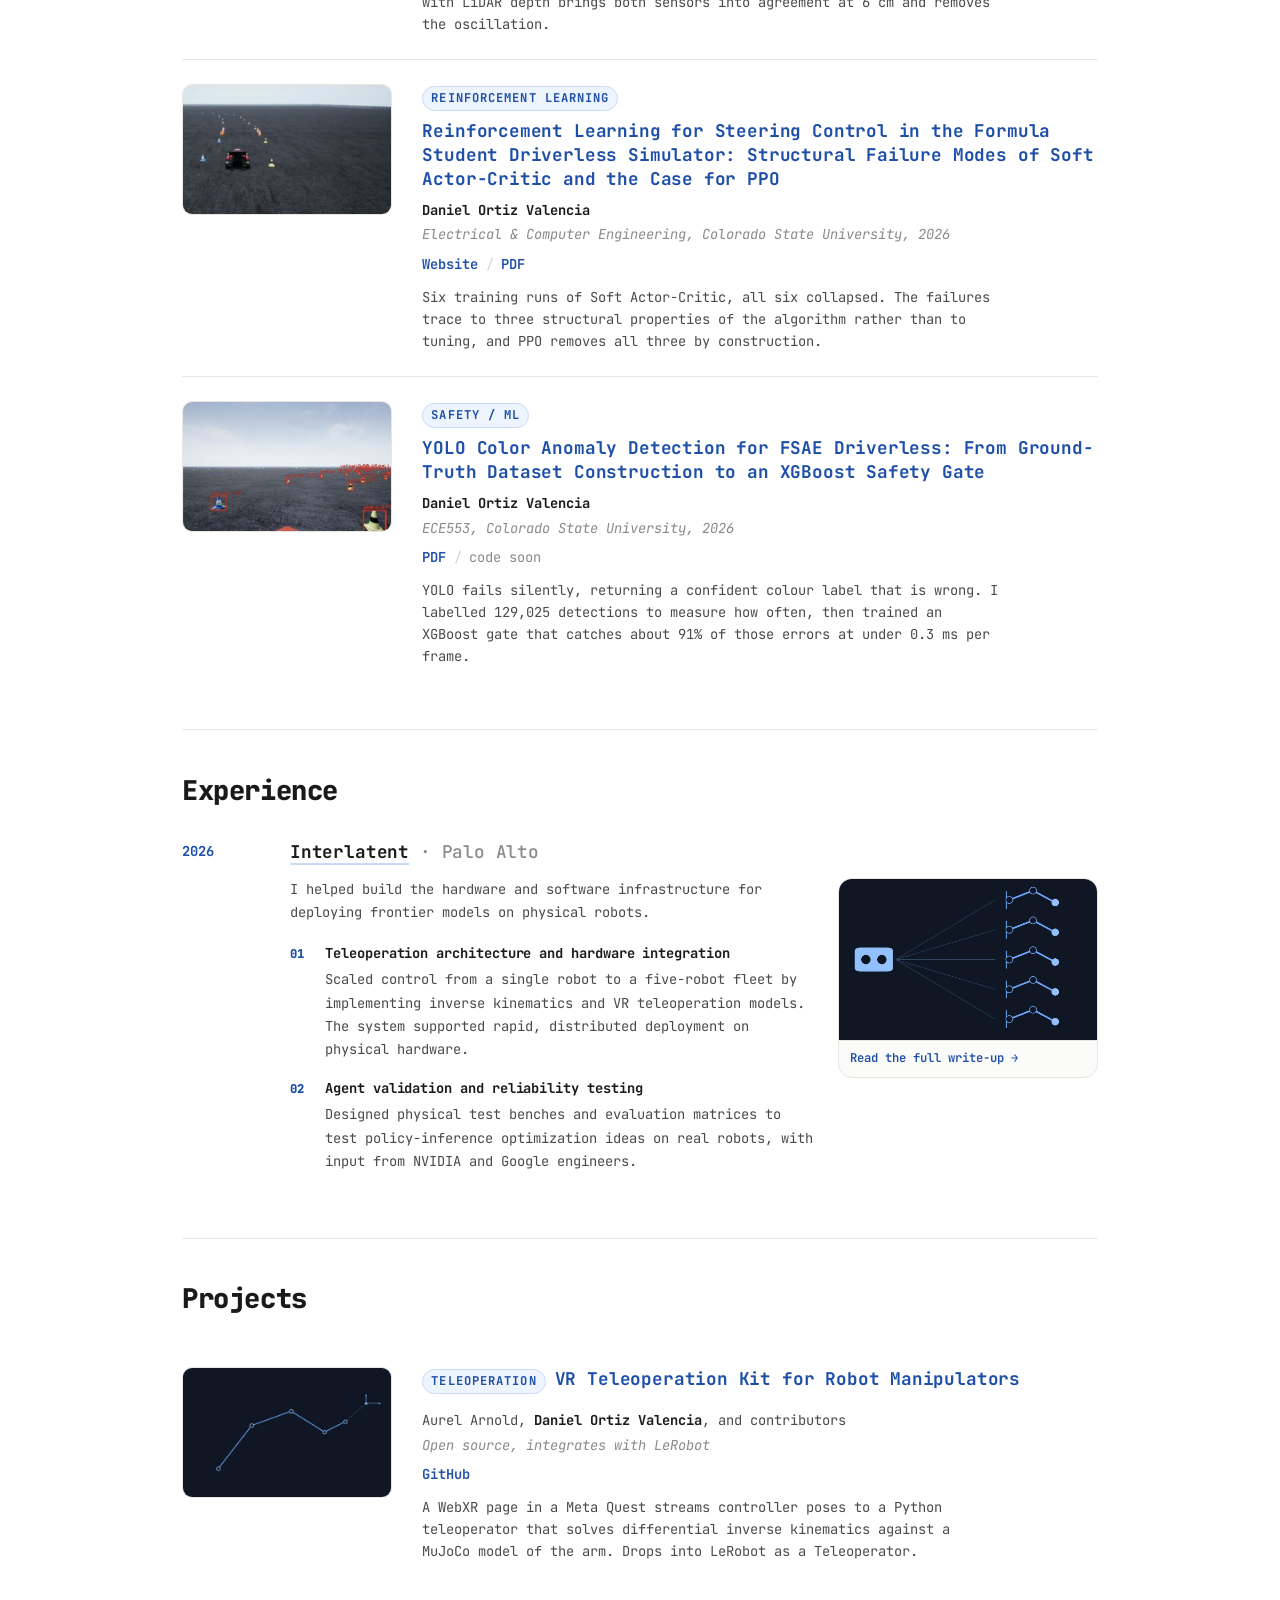
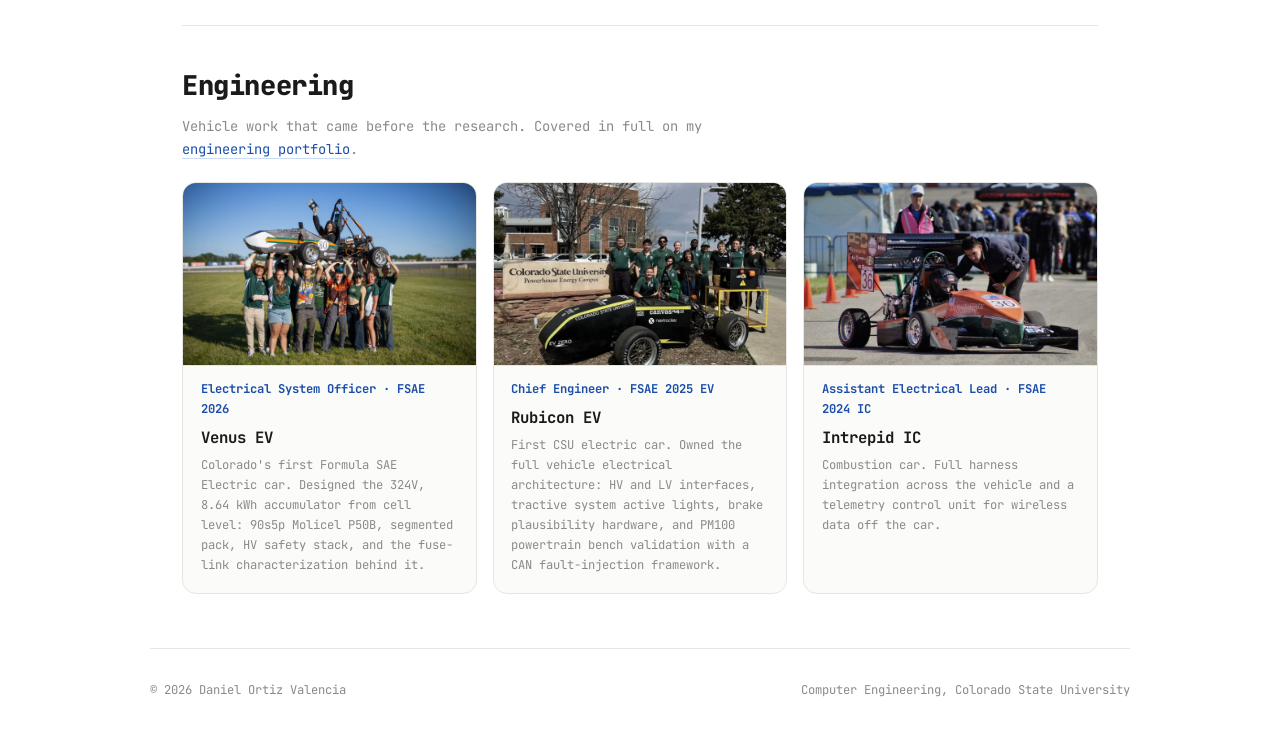
==== commit b8cd3217: "Add a full write-up for the industry role, in the project-page format The inline experience block co" ====
--- a/index.html
+++ b/index.html
@@ -168,7 +168,7 @@
     <div class="xp">
       <div class="xp-when">2026</div>
       <div class="xp-body">
-        <h3 class="xp-role">Interlatent <span class="xp-org">· Palo Alto</span></h3>
+        <h3 class="xp-role"><a href="projects/interlatent/">Interlatent</a> <span class="xp-org">· Palo Alto</span></h3>
 
         <div class="xp-split">
           <div>
@@ -192,7 +192,10 @@
           </div>
 
           <figure class="xp-figure">
-            <img src="assets/img/interlatent.jpg" alt="Illustration: one operator station connected to a fleet of five robot arms" loading="lazy" width="1000" height="625" />
+            <a href="projects/interlatent/" aria-label="Read: Teleoperation and Validation at Interlatent">
+              <img src="assets/img/interlatent.jpg" alt="Illustration: one operator station connected to a fleet of five robot arms" loading="lazy" width="1000" height="625" />
+            </a>
+            <figcaption class="xp-figcap"><a href="projects/interlatent/">Read the full write-up &rarr;</a></figcaption>
           </figure>
         </div>
       </div>
--- a/styles.css
+++ b/styles.css
@@ -200,6 +200,11 @@
 .xp-item p { font-size: var(--text-sm); color: var(--ink-soft); line-height: 1.7; margin: 0; }
 .xp-figure { margin: 0; border: 1px solid var(--line); border-radius: var(--radius); overflow: hidden; background: var(--kw-bg); }
 .xp-figure img { display: block; width: 100%; height: auto; }
+.xp-figure a { display: block; }
+.xp-figcap { font-size: var(--text-xs); padding: .5rem .7rem; border-top: 1px solid var(--line); }
+.xp-figcap a { color: var(--orange-deep); font-weight: 600; }
+.xp-role a { color: inherit; border-bottom: 2px solid var(--orange-soft); }
+.xp-role a:hover { color: var(--orange-deep); border-color: var(--orange); }
 
 .sub-head { font-size: var(--text-base); font-weight: 700; color: var(--ink); margin: 1.6rem 0 .5rem; padding-top: 1.4rem; border-top: 1px solid var(--line); }
 .section-note a { color: var(--orange-deep); border-bottom: 1px solid var(--orange-soft); }
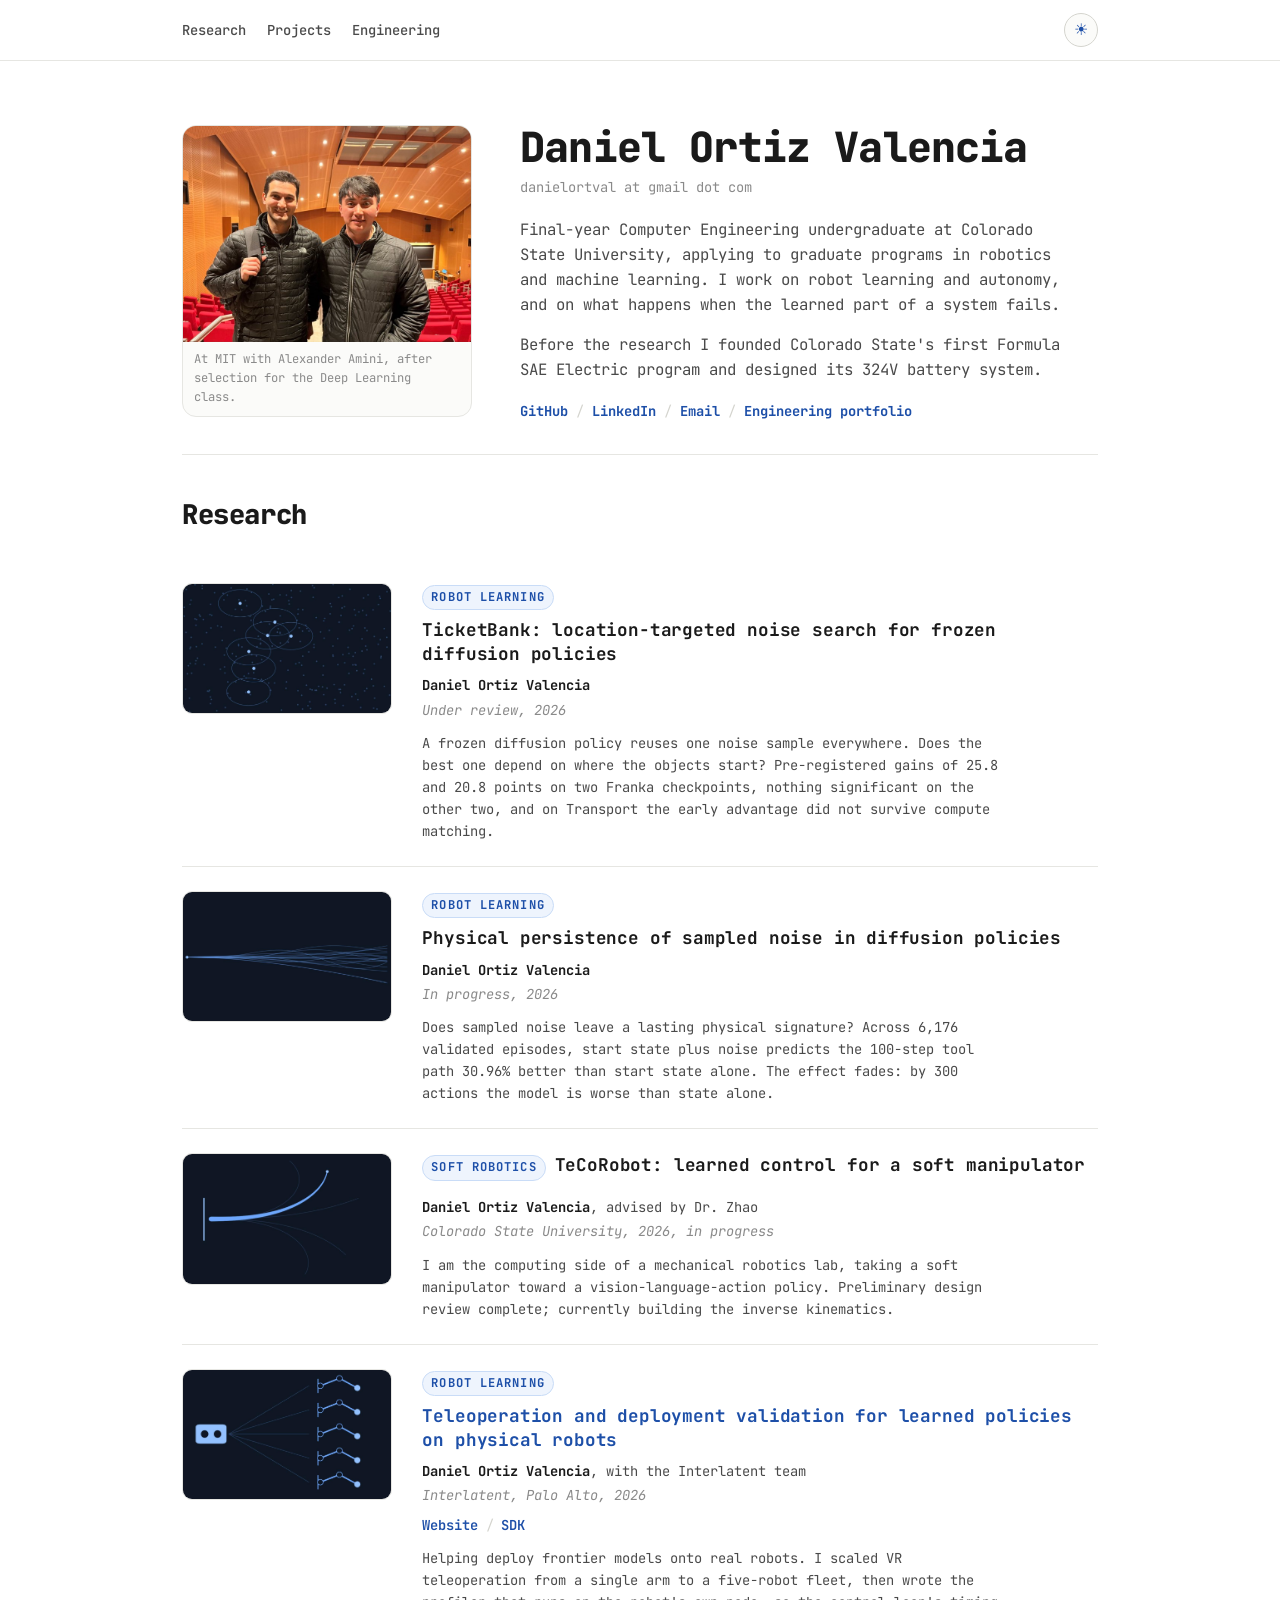
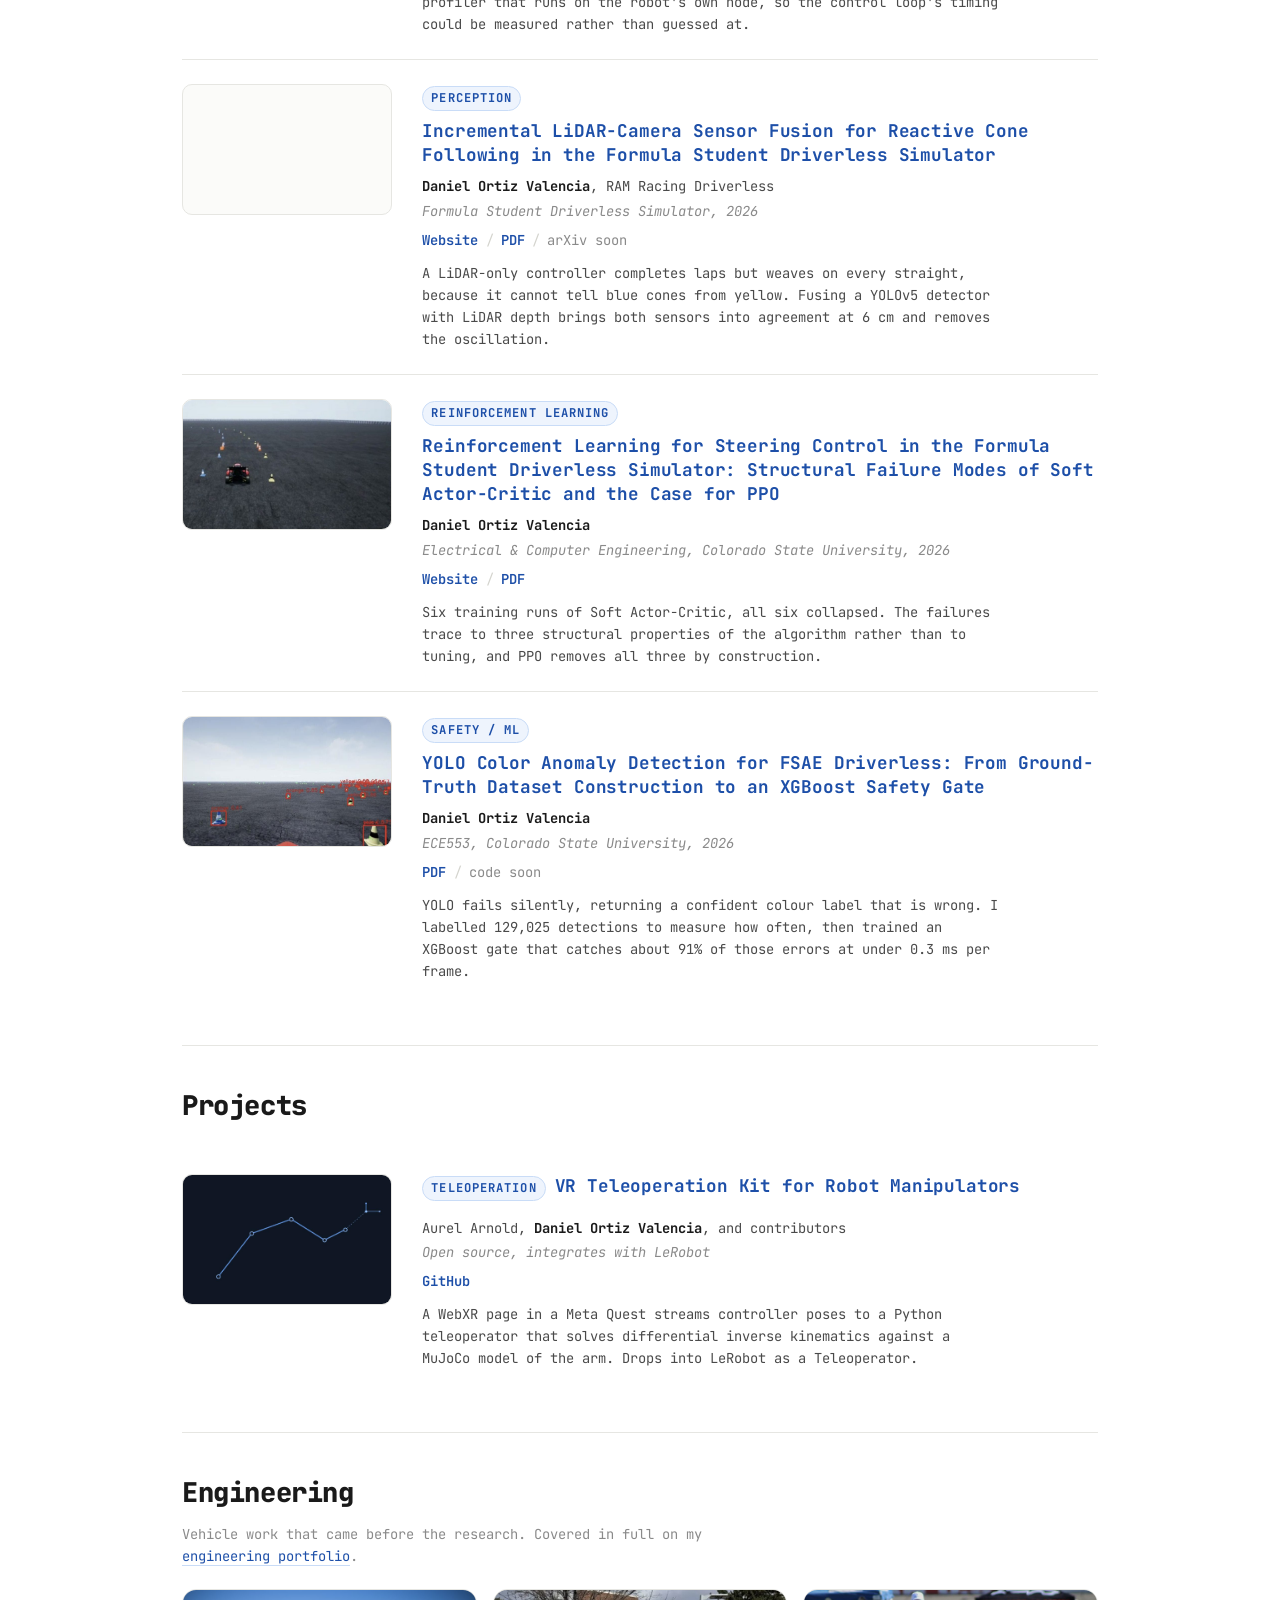
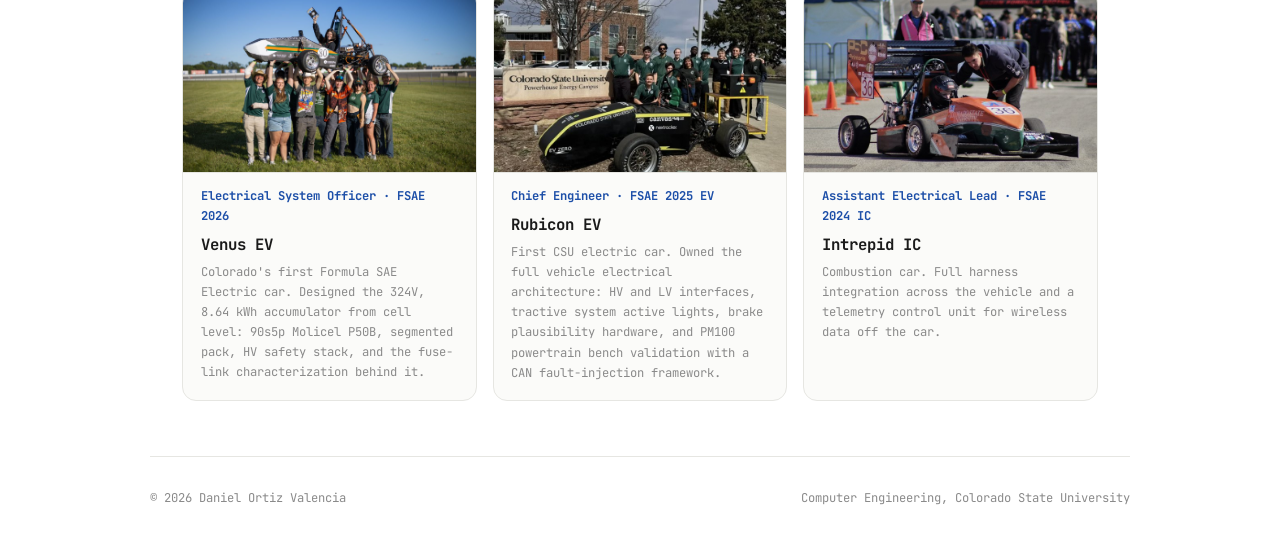
==== commit f2003064: "Port the industry write-ups verbatim, and move the entry into Research Replace my paraphrase with hi" ====
--- a/index.html
+++ b/index.html
@@ -29,7 +29,6 @@
   <div class="site-header-inner">
     <nav class="site-nav">
       <a href="#research">Research</a>
-      <a href="#experience">Experience</a>
       <a href="#projects">Projects</a>
       <a href="#engineering">Engineering</a>
     </nav>
@@ -109,6 +108,23 @@
     </article>
 
     <article class="entry">
+      <a class="entry-thumb" href="projects/interlatent/" aria-label="Read: Teleoperation and deployment validation at Interlatent">
+        <img src="assets/img/interlatent.jpg" alt="Illustration: one operator station connected to a fleet of five robot arms" loading="lazy" width="1000" height="625" />
+      </a>
+      <div>
+        <span class="entry-tag">Robot Learning</span>
+        <a class="entry-title" href="projects/interlatent/">Teleoperation and deployment validation for learned policies on physical robots</a>
+        <div class="entry-authors"><span class="me">Daniel Ortiz Valencia</span>, with the Interlatent team</div>
+        <div class="entry-venue">Interlatent, Palo Alto, 2026</div>
+        <div class="entry-links">
+          <a href="projects/interlatent/">Website</a><span class="sep">/</span>
+          <a href="https://github.com/Interlatent/Deployment-Infra" target="_blank" rel="noopener">SDK</a>
+        </div>
+        <p class="entry-blurb">Helping deploy frontier models onto real robots. I scaled VR teleoperation from a single arm to a five-robot fleet, then wrote the profiler that runs on the robot's own node, so the control loop's timing could be measured rather than guessed at.</p>
+      </div>
+    </article>
+
+    <article class="entry">
       <a class="entry-thumb" href="papers/fsds-fusion/" aria-label="Read: Incremental LiDAR-Camera Sensor Fusion">
         <video autoplay src="assets/papers/videos/fsds-fusion/fsds-demo.mp4" muted loop playsinline preload="metadata" width="920" height="518"></video>
       </a>
@@ -159,47 +175,6 @@
         <p class="entry-blurb">YOLO fails silently, returning a confident colour label that is wrong. I labelled 129,025 detections to measure how often, then trained an XGBoost gate that catches about 91% of those errors at under 0.3 ms per frame.</p>
       </div>
     </article>
-  </section>
-
-  <!-- ============ EXPERIENCE ============ -->
-  <section class="section" id="experience">
-    <h2 class="section-title">Experience</h2>
-
-    <div class="xp">
-      <div class="xp-when">2026</div>
-      <div class="xp-body">
-        <h3 class="xp-role"><a href="projects/interlatent/">Interlatent</a> <span class="xp-org">· Palo Alto</span></h3>
-
-        <div class="xp-split">
-          <div>
-            <p class="xp-lede">I helped build the hardware and software infrastructure for deploying frontier models on physical robots.</p>
-
-            <div class="xp-item">
-              <span class="xp-num">01</span>
-              <div>
-                <h4>Teleoperation architecture and hardware integration</h4>
-                <p>Scaled control from a single robot to a five-robot fleet by implementing inverse kinematics and VR teleoperation models. The system supported rapid, distributed deployment on physical hardware.</p>
-              </div>
-            </div>
-
-            <div class="xp-item">
-              <span class="xp-num">02</span>
-              <div>
-                <h4>Agent validation and reliability testing</h4>
-                <p>Designed physical test benches and evaluation matrices to test policy-inference optimization ideas on real robots, with input from NVIDIA and Google engineers.</p>
-              </div>
-            </div>
-          </div>
-
-          <figure class="xp-figure">
-            <a href="projects/interlatent/" aria-label="Read: Teleoperation and Validation at Interlatent">
-              <img src="assets/img/interlatent.jpg" alt="Illustration: one operator station connected to a fleet of five robot arms" loading="lazy" width="1000" height="625" />
-            </a>
-            <figcaption class="xp-figcap"><a href="projects/interlatent/">Read the full write-up &rarr;</a></figcaption>
-          </figure>
-        </div>
-      </div>
-    </div>
   </section>
 
   <!-- ============ PROJECTS ============ -->
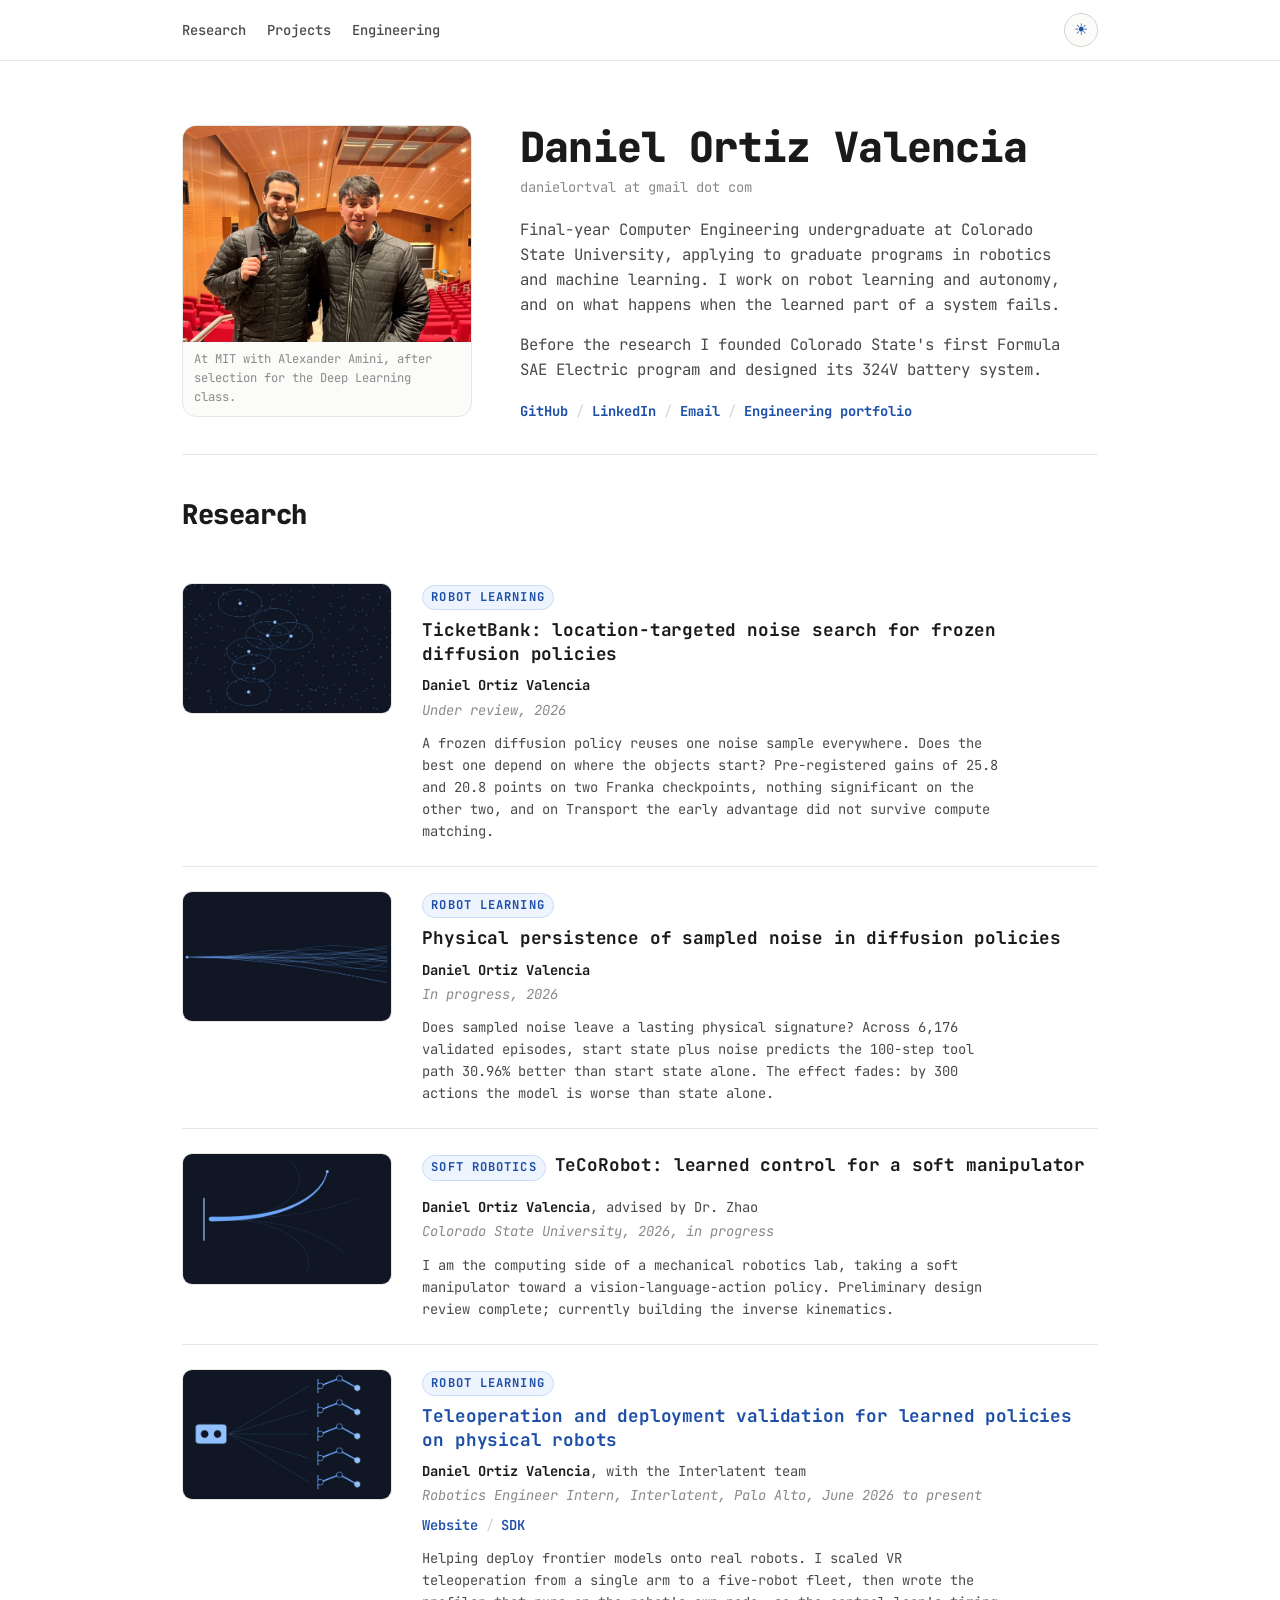
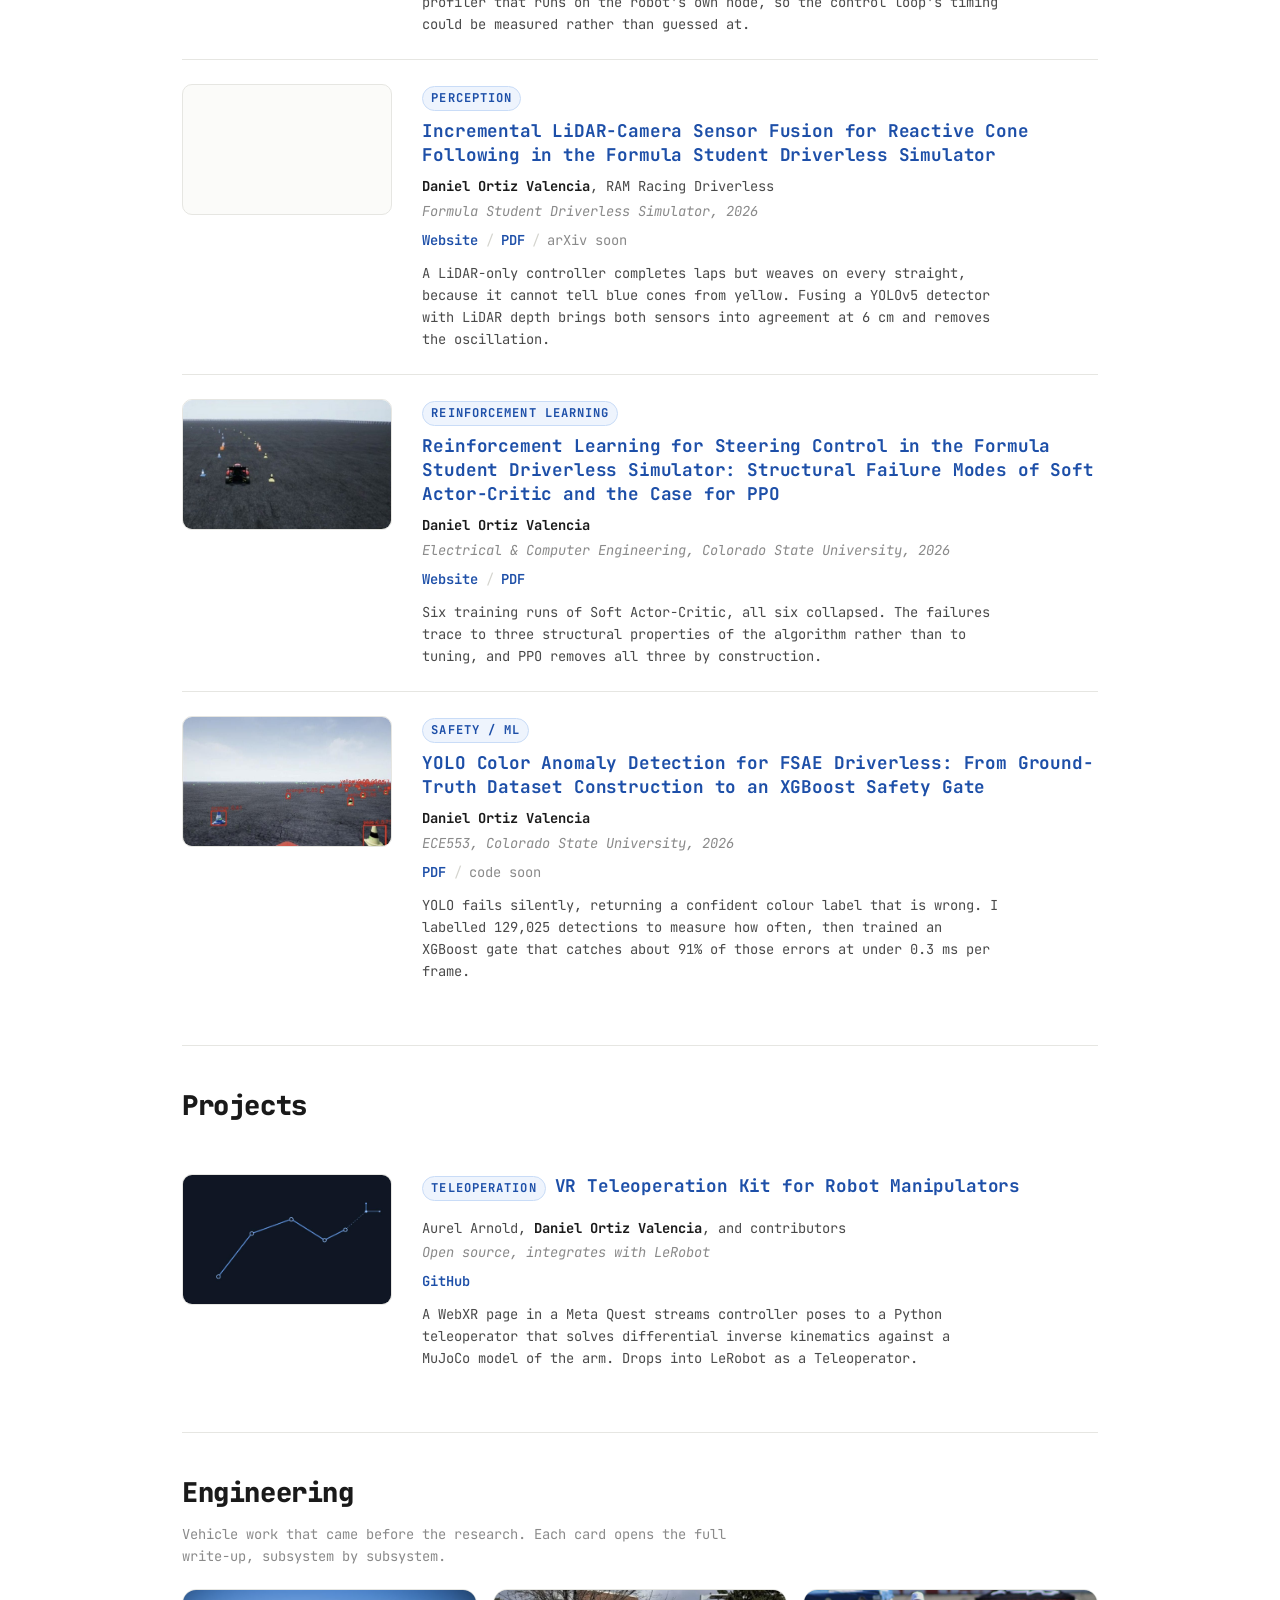
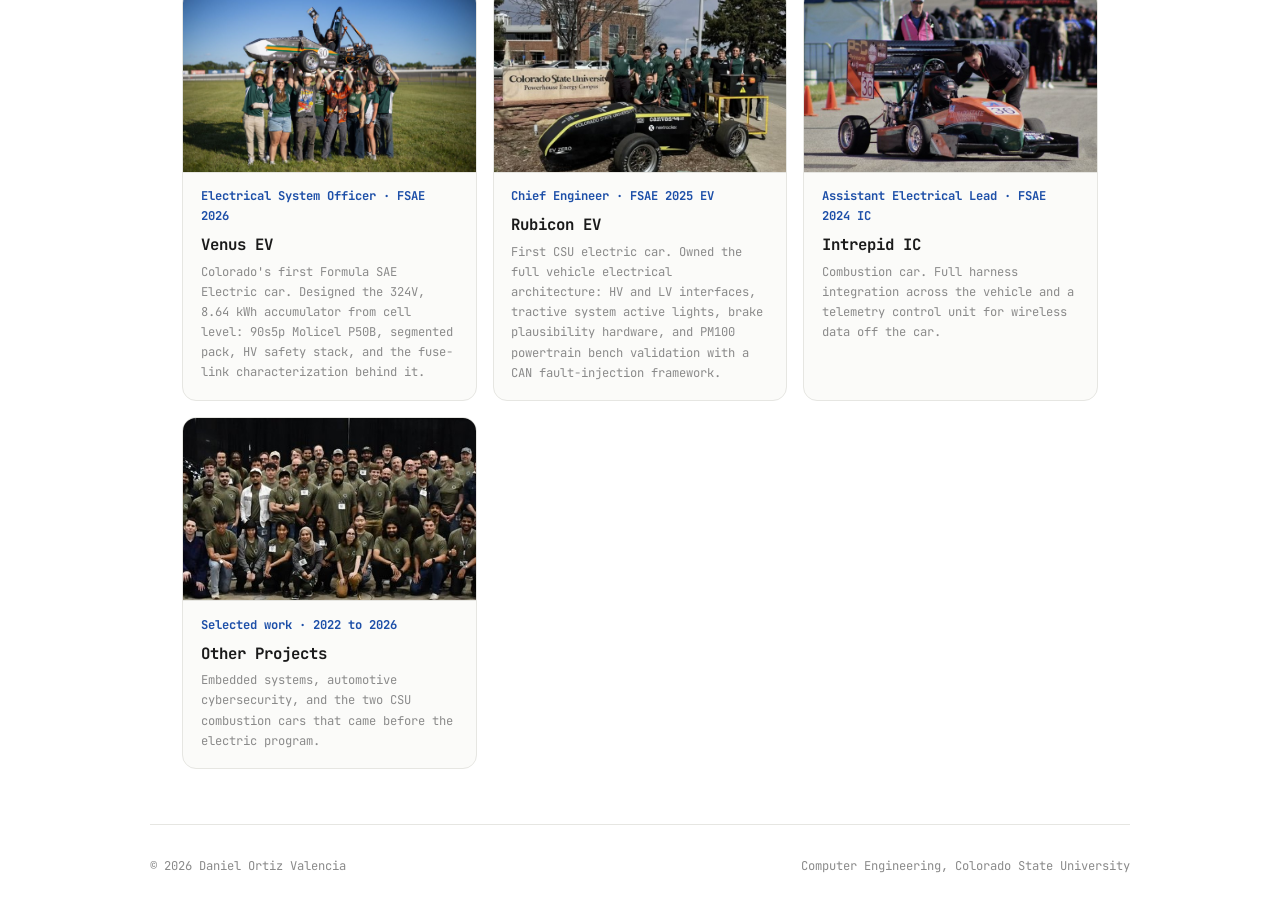
==== commit 4448b41e: "Port the Formula SAE write-ups across, so the cards open here The engineering cards used to bounce p" ====
--- a/index.html
+++ b/index.html
@@ -115,7 +115,7 @@
         <span class="entry-tag">Robot Learning</span>
         <a class="entry-title" href="projects/interlatent/">Teleoperation and deployment validation for learned policies on physical robots</a>
         <div class="entry-authors"><span class="me">Daniel Ortiz Valencia</span>, with the Interlatent team</div>
-        <div class="entry-venue">Interlatent, Palo Alto, 2026</div>
+        <div class="entry-venue">Robotics Engineer Intern, Interlatent, Palo Alto, June 2026 to present</div>
         <div class="entry-links">
           <a href="projects/interlatent/">Website</a><span class="sep">/</span>
           <a href="https://github.com/Interlatent/Deployment-Infra" target="_blank" rel="noopener">SDK</a>
@@ -202,23 +202,28 @@
   <section class="section" id="engineering">
     <h2 class="section-title">Engineering</h2>
 
-    <p class="section-note">Vehicle work that came before the research. Covered in full on my <a href="https://danielortval.github.io" target="_blank" rel="noopener">engineering portfolio</a>.</p>
+    <p class="section-note">Vehicle work that came before the research. Each card opens the full write-up, subsystem by subsystem.</p>
 
     <div class="side-grid">
-      <a class="side-card" href="https://danielortval.github.io#projects" target="_blank" rel="noopener">
+      <a class="side-card" href="projects/venus-ev/">
         <span class="side-thumb"><img src="assets/img/venus.jpg" alt="The RAM Racing team lifting the Venus EV car" loading="lazy" /></span><div class="side-meta">Electrical System Officer · FSAE 2026</div>
         <h3>Venus EV</h3>
         <p>Colorado's first Formula SAE Electric car. Designed the 324V, 8.64 kWh accumulator from cell level: 90s5p Molicel P50B, segmented pack, HV safety stack, and the fuse-link characterization behind it.</p>
       </a>
-      <a class="side-card" href="https://danielortval.github.io#projects" target="_blank" rel="noopener">
+      <a class="side-card" href="projects/rubicon-ev/">
         <span class="side-thumb"><img src="assets/img/rubicon.jpg" alt="Rubicon EV with the team at CSU Powerhouse Energy Campus" loading="lazy" /></span><div class="side-meta">Chief Engineer · FSAE 2025 EV</div>
         <h3>Rubicon EV</h3>
         <p>First CSU electric car. Owned the full vehicle electrical architecture: HV and LV interfaces, tractive system active lights, brake plausibility hardware, and PM100 powertrain bench validation with a CAN fault-injection framework.</p>
       </a>
-      <a class="side-card" href="https://danielortval.github.io#projects" target="_blank" rel="noopener">
+      <a class="side-card" href="projects/intrepid-ic/">
         <span class="side-thumb"><img src="assets/img/intrepid.jpg" alt="Intrepid IC on track at a Formula SAE competition" loading="lazy" /></span><div class="side-meta">Assistant Electrical Lead · FSAE 2024 IC</div>
         <h3>Intrepid IC</h3>
         <p>Combustion car. Full harness integration across the vehicle and a telemetry control unit for wireless data off the car.</p>
+      </a>
+      <a class="side-card" href="projects/other-projects/">
+        <span class="side-thumb"><img src="assets/projects/other/cybertruck-2.jpg" alt="Automotive cybersecurity work on a Cybertruck" loading="lazy" /></span><div class="side-meta">Selected work &middot; 2022 to 2026</div>
+        <h3>Other Projects</h3>
+        <p>Embedded systems, automotive cybersecurity, and the two CSU combustion cars that came before the electric program.</p>
       </a>
     </div>
   </section>
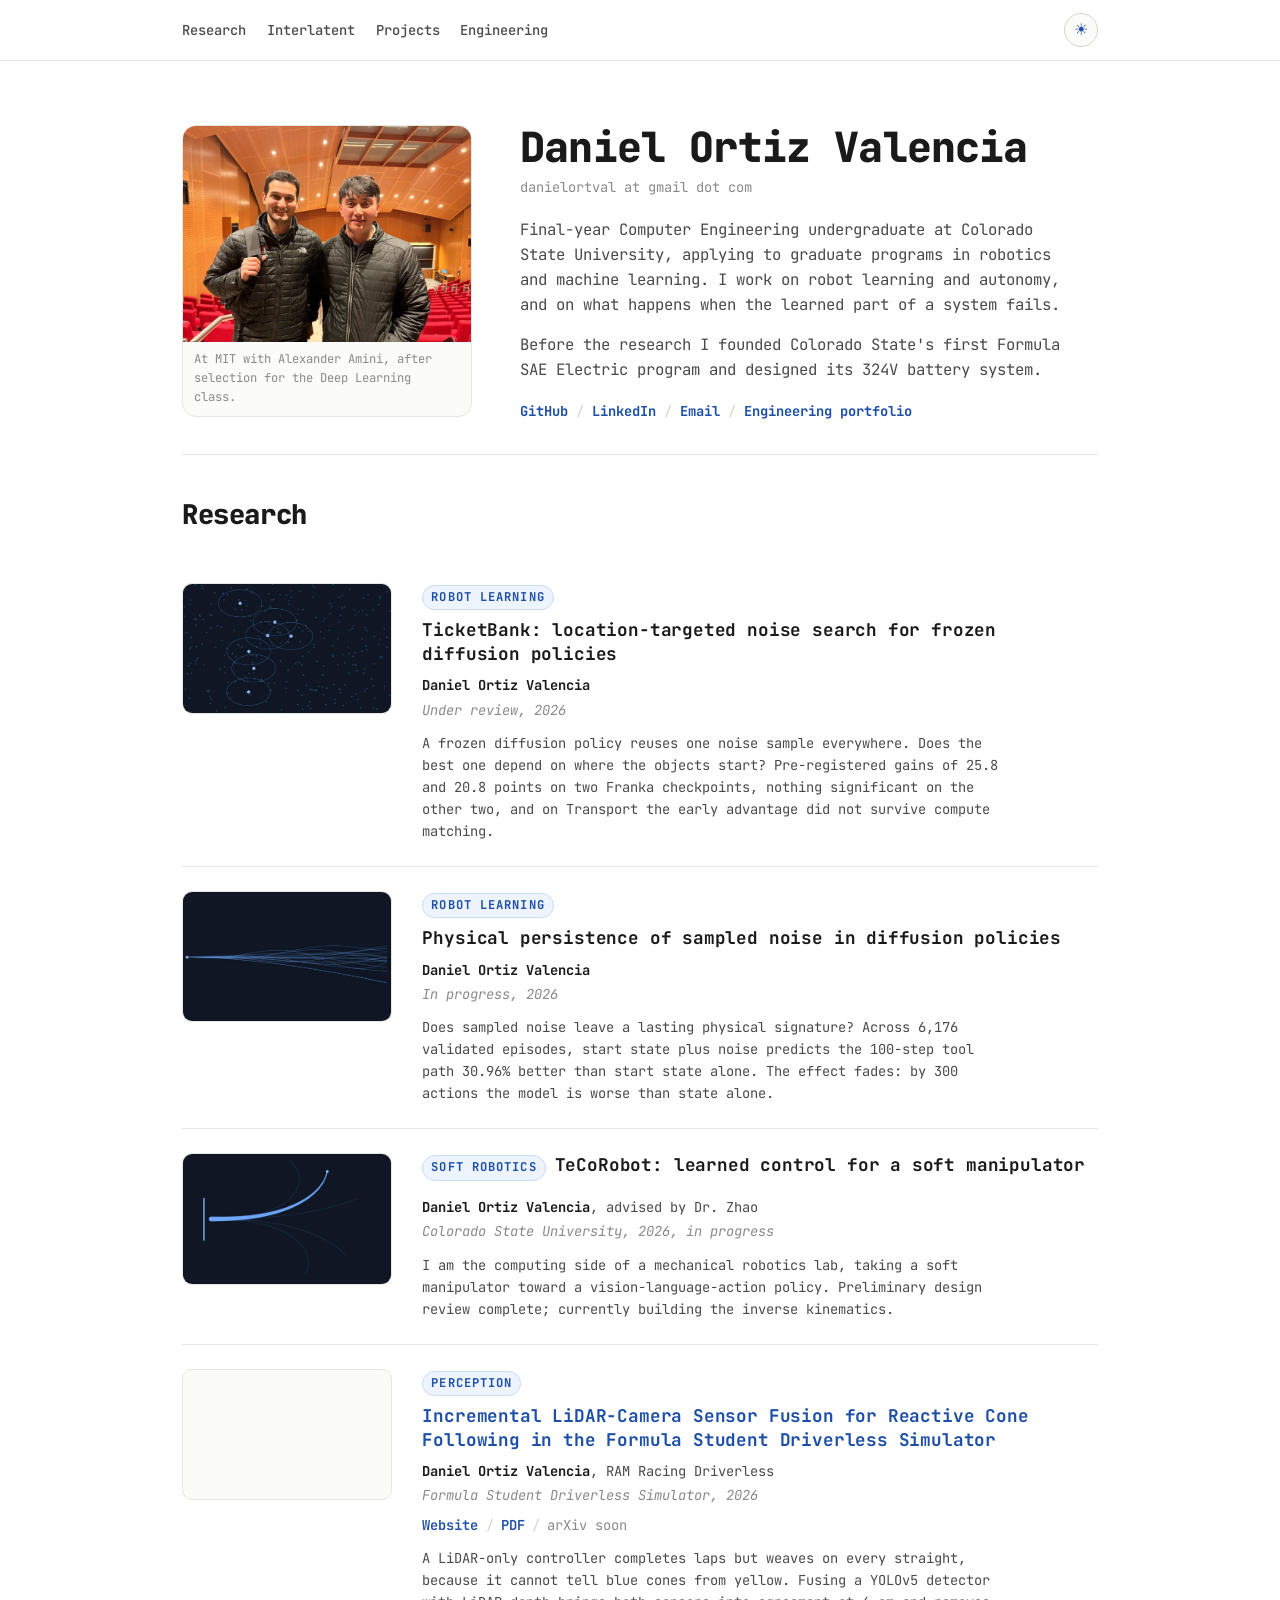
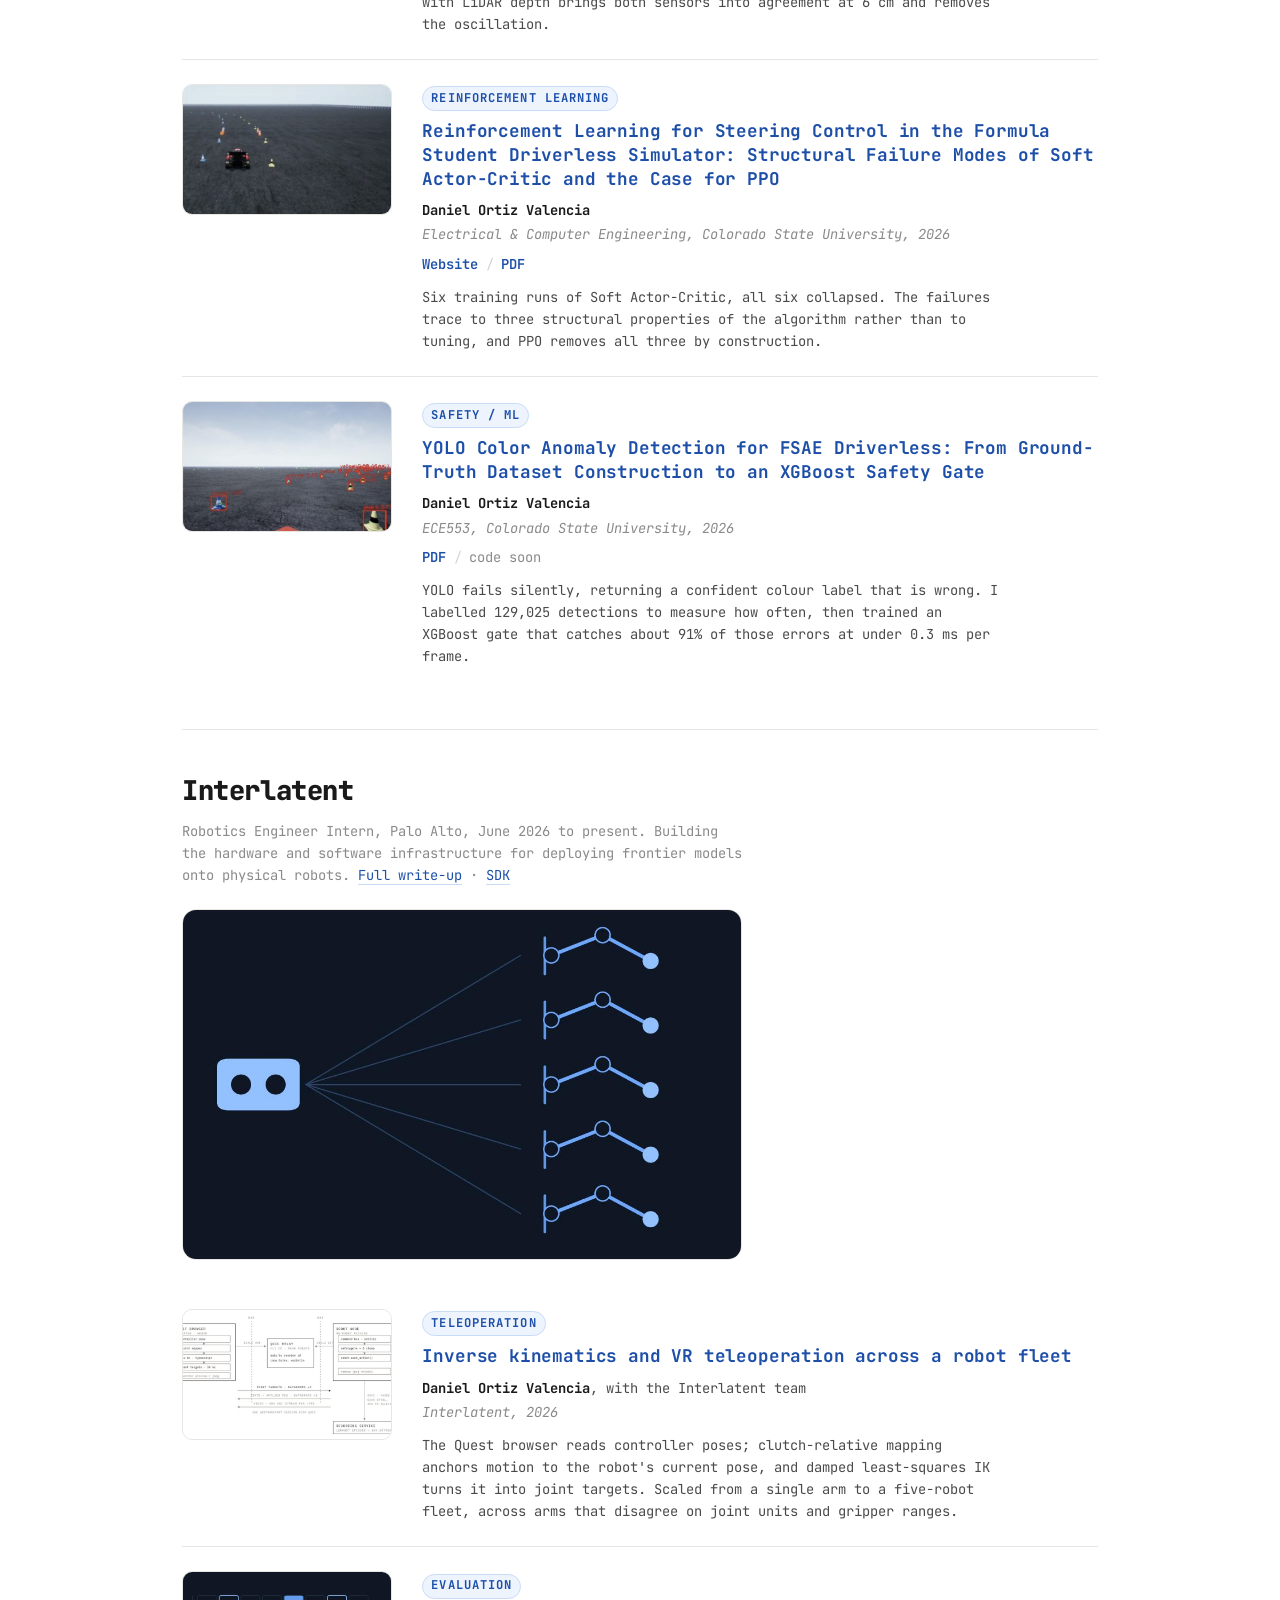
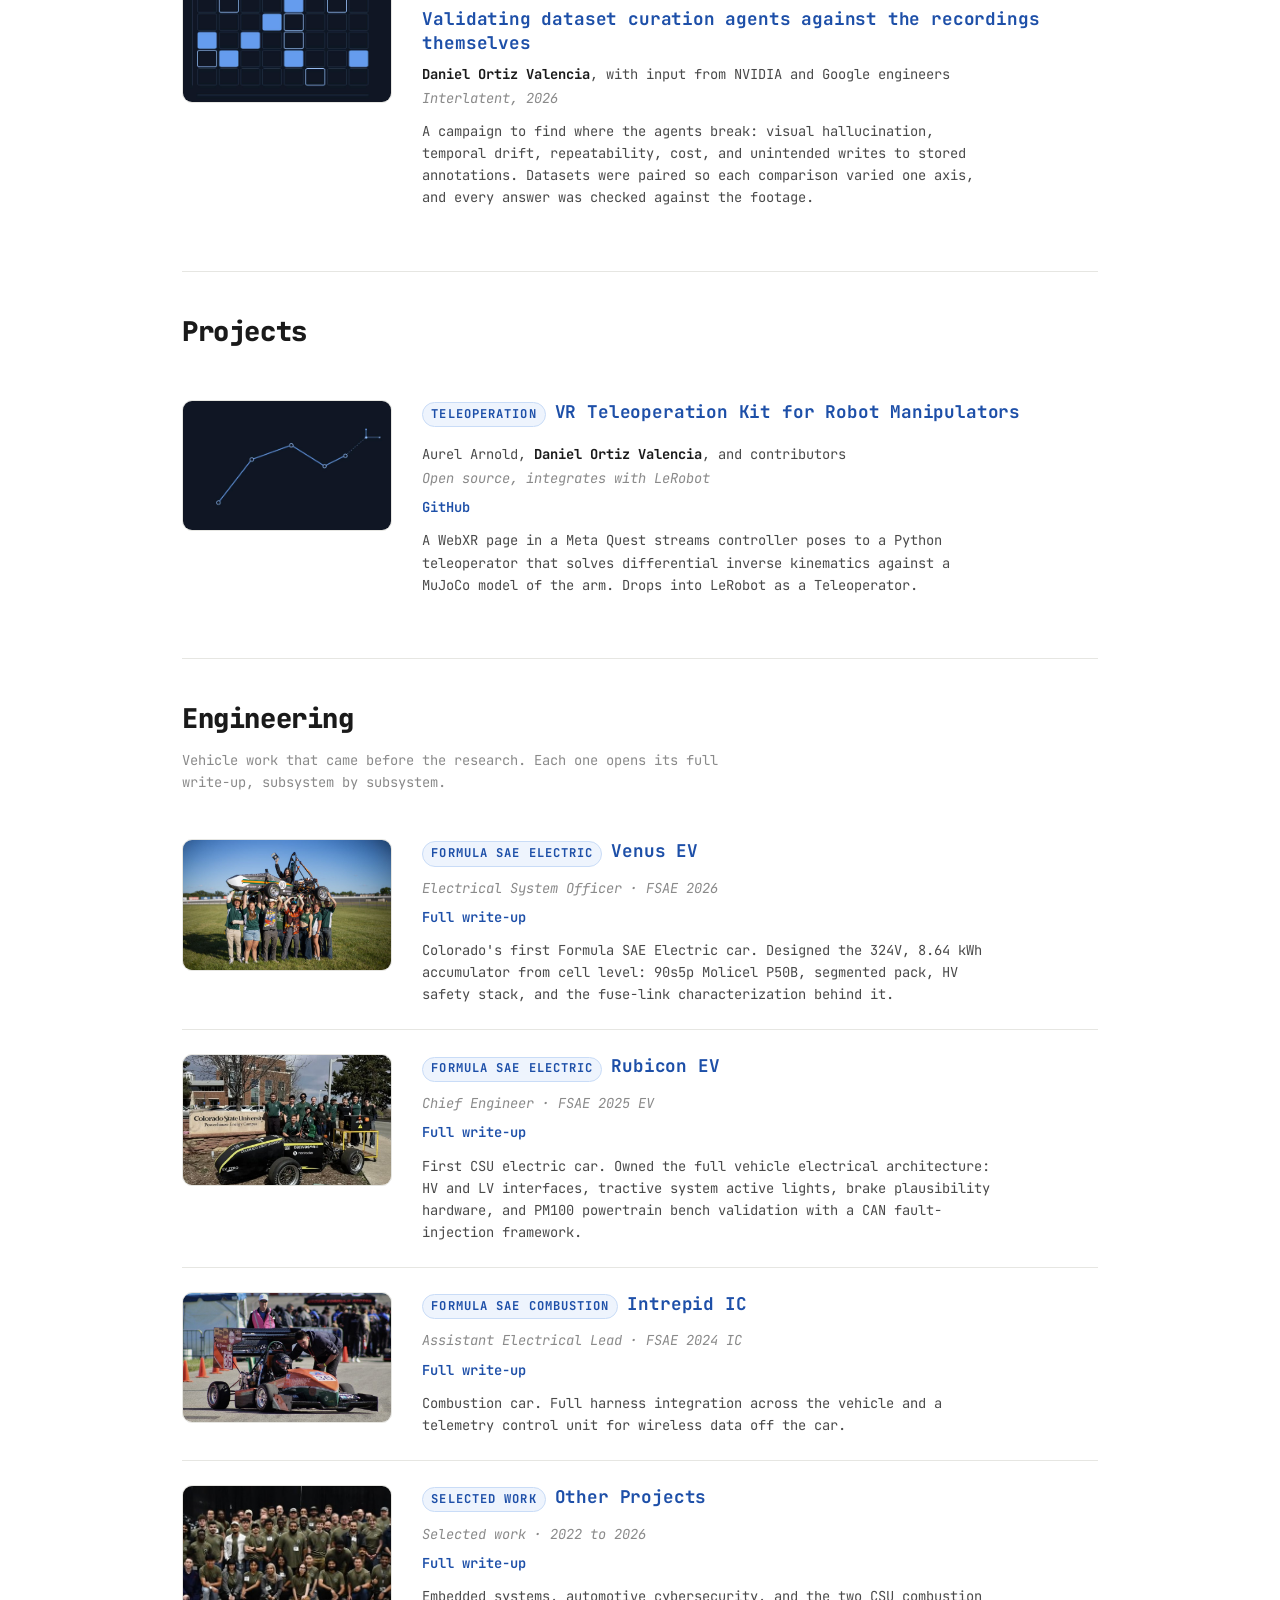
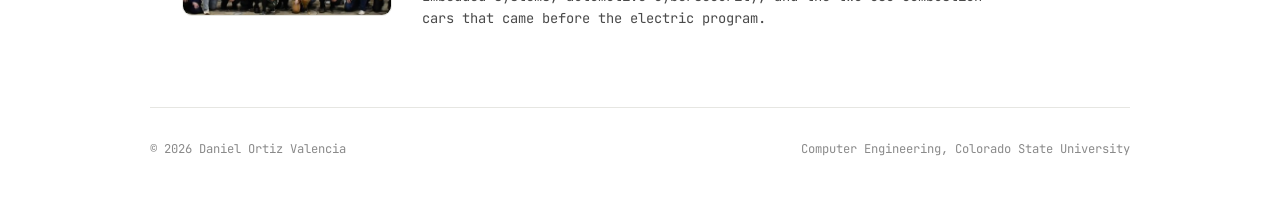
==== commit e33def1a: "Give the industry work its own section, and stack Engineering vertically Interlatent is no longer on" ====
--- a/index.html
+++ b/index.html
@@ -29,6 +29,7 @@
   <div class="site-header-inner">
     <nav class="site-nav">
       <a href="#research">Research</a>
+      <a href="#interlatent">Interlatent</a>
       <a href="#projects">Projects</a>
       <a href="#engineering">Engineering</a>
     </nav>
@@ -107,22 +108,6 @@
       </div>
     </article>
 
-    <article class="entry">
-      <a class="entry-thumb" href="projects/interlatent/" aria-label="Read: Teleoperation and deployment validation at Interlatent">
-        <img src="assets/img/interlatent.jpg" alt="Illustration: one operator station connected to a fleet of five robot arms" loading="lazy" width="1000" height="625" />
-      </a>
-      <div>
-        <span class="entry-tag">Robot Learning</span>
-        <a class="entry-title" href="projects/interlatent/">Teleoperation and deployment validation for learned policies on physical robots</a>
-        <div class="entry-authors"><span class="me">Daniel Ortiz Valencia</span>, with the Interlatent team</div>
-        <div class="entry-venue">Robotics Engineer Intern, Interlatent, Palo Alto, June 2026 to present</div>
-        <div class="entry-links">
-          <a href="projects/interlatent/">Website</a><span class="sep">/</span>
-          <a href="https://github.com/Interlatent/Deployment-Infra" target="_blank" rel="noopener">SDK</a>
-        </div>
-        <p class="entry-blurb">Helping deploy frontier models onto real robots. I scaled VR teleoperation from a single arm to a five-robot fleet, then wrote the profiler that runs on the robot's own node, so the control loop's timing could be measured rather than guessed at.</p>
-      </div>
-    </article>
 
     <article class="entry">
       <a class="entry-thumb" href="papers/fsds-fusion/" aria-label="Read: Incremental LiDAR-Camera Sensor Fusion">
@@ -177,6 +162,44 @@
     </article>
   </section>
 
+  <!-- ============ INTERLATENT ============ -->
+  <section class="section" id="interlatent">
+    <h2 class="section-title">Interlatent</h2>
+    <p class="section-note">Robotics Engineer Intern, Palo Alto, June 2026 to present. Building the hardware and software infrastructure for deploying frontier models onto physical robots. <a href="projects/interlatent/">Full write-up</a> &middot; <a href="https://github.com/Interlatent/Deployment-Infra" target="_blank" rel="noopener">SDK</a></p>
+
+    <figure class="group-figure">
+      <a href="projects/interlatent/" aria-label="Read the full Interlatent write-up">
+        <img src="assets/img/interlatent.jpg" alt="Illustration: one operator station connected to a fleet of five robot arms" loading="lazy" width="1000" height="625" />
+      </a>
+    </figure>
+
+    <article class="entry">
+      <a class="entry-thumb" href="projects/interlatent/#teleop" aria-label="Read: inverse kinematics and VR teleoperation">
+        <img src="assets/projects/interlatent/teleoperation-architecture.png" alt="System map: browser-side IK, a thin relay, and safety enforced on the robot" loading="lazy" />
+      </a>
+      <div>
+        <span class="entry-tag">Teleoperation</span>
+        <a class="entry-title" href="projects/interlatent/#teleop">Inverse kinematics and VR teleoperation across a robot fleet</a>
+        <div class="entry-authors"><span class="me">Daniel Ortiz Valencia</span>, with the Interlatent team</div>
+        <div class="entry-venue">Interlatent, 2026</div>
+        <p class="entry-blurb">The Quest browser reads controller poses; clutch-relative mapping anchors motion to the robot's current pose, and damped least-squares IK turns it into joint targets. Scaled from a single arm to a five-robot fleet, across arms that disagree on joint units and gripper ranges.</p>
+      </div>
+    </article>
+
+    <article class="entry">
+      <a class="entry-thumb" href="projects/interlatent/#validation" aria-label="Read: validating the curation agents">
+        <img src="assets/thumbs/validation.jpg" alt="Illustration: an evaluation matrix with some cells passing and some flagged" loading="lazy" width="1000" height="625" />
+      </a>
+      <div>
+        <span class="entry-tag">Evaluation</span>
+        <a class="entry-title" href="projects/interlatent/#validation">Validating dataset curation agents against the recordings themselves</a>
+        <div class="entry-authors"><span class="me">Daniel Ortiz Valencia</span>, with input from NVIDIA and Google engineers</div>
+        <div class="entry-venue">Interlatent, 2026</div>
+        <p class="entry-blurb">A campaign to find where the agents break: visual hallucination, temporal drift, repeatability, cost, and unintended writes to stored annotations. Datasets were paired so each comparison varied one axis, and every answer was checked against the footage.</p>
+      </div>
+    </article>
+  </section>
+
   <!-- ============ PROJECTS ============ -->
   <section class="section" id="projects">
     <h2 class="section-title">Projects</h2>
@@ -202,30 +225,67 @@
   <section class="section" id="engineering">
     <h2 class="section-title">Engineering</h2>
 
-    <p class="section-note">Vehicle work that came before the research. Each card opens the full write-up, subsystem by subsystem.</p>
-
-    <div class="side-grid">
-      <a class="side-card" href="projects/venus-ev/">
-        <span class="side-thumb"><img src="assets/img/venus.jpg" alt="The RAM Racing team lifting the Venus EV car" loading="lazy" /></span><div class="side-meta">Electrical System Officer · FSAE 2026</div>
-        <h3>Venus EV</h3>
-        <p>Colorado's first Formula SAE Electric car. Designed the 324V, 8.64 kWh accumulator from cell level: 90s5p Molicel P50B, segmented pack, HV safety stack, and the fuse-link characterization behind it.</p>
-      </a>
-      <a class="side-card" href="projects/rubicon-ev/">
-        <span class="side-thumb"><img src="assets/img/rubicon.jpg" alt="Rubicon EV with the team at CSU Powerhouse Energy Campus" loading="lazy" /></span><div class="side-meta">Chief Engineer · FSAE 2025 EV</div>
-        <h3>Rubicon EV</h3>
-        <p>First CSU electric car. Owned the full vehicle electrical architecture: HV and LV interfaces, tractive system active lights, brake plausibility hardware, and PM100 powertrain bench validation with a CAN fault-injection framework.</p>
-      </a>
-      <a class="side-card" href="projects/intrepid-ic/">
-        <span class="side-thumb"><img src="assets/img/intrepid.jpg" alt="Intrepid IC on track at a Formula SAE competition" loading="lazy" /></span><div class="side-meta">Assistant Electrical Lead · FSAE 2024 IC</div>
-        <h3>Intrepid IC</h3>
-        <p>Combustion car. Full harness integration across the vehicle and a telemetry control unit for wireless data off the car.</p>
-      </a>
-      <a class="side-card" href="projects/other-projects/">
-        <span class="side-thumb"><img src="assets/projects/other/cybertruck-2.jpg" alt="Automotive cybersecurity work on a Cybertruck" loading="lazy" /></span><div class="side-meta">Selected work &middot; 2022 to 2026</div>
-        <h3>Other Projects</h3>
-        <p>Embedded systems, automotive cybersecurity, and the two CSU combustion cars that came before the electric program.</p>
-      </a>
-    </div>
+    <p class="section-note">Vehicle work that came before the research. Each one opens its full write-up, subsystem by subsystem.</p>
+
+    <article class="entry">
+      <a class="entry-thumb" href="projects/venus-ev/" aria-label="Read: Venus EV">
+        <img src="assets/img/venus.jpg" alt="The RAM Racing team lifting the Venus EV car" loading="lazy" />
+      </a>
+      <div>
+        <span class="entry-tag">Formula SAE Electric</span>
+        <a class="entry-title" href="projects/venus-ev/">Venus EV</a>
+        <div class="entry-venue">Electrical System Officer · FSAE 2026</div>
+        <div class="entry-links">
+          <a href="projects/venus-ev/">Full write-up</a>
+        </div>
+        <p class="entry-blurb">Colorado's first Formula SAE Electric car. Designed the 324V, 8.64 kWh accumulator from cell level: 90s5p Molicel P50B, segmented pack, HV safety stack, and the fuse-link characterization behind it.</p>
+      </div>
+    </article>
+
+    <article class="entry">
+      <a class="entry-thumb" href="projects/rubicon-ev/" aria-label="Read: Rubicon EV">
+        <img src="assets/img/rubicon.jpg" alt="Rubicon EV with the team at CSU Powerhouse Energy Campus" loading="lazy" />
+      </a>
+      <div>
+        <span class="entry-tag">Formula SAE Electric</span>
+        <a class="entry-title" href="projects/rubicon-ev/">Rubicon EV</a>
+        <div class="entry-venue">Chief Engineer · FSAE 2025 EV</div>
+        <div class="entry-links">
+          <a href="projects/rubicon-ev/">Full write-up</a>
+        </div>
+        <p class="entry-blurb">First CSU electric car. Owned the full vehicle electrical architecture: HV and LV interfaces, tractive system active lights, brake plausibility hardware, and PM100 powertrain bench validation with a CAN fault-injection framework.</p>
+      </div>
+    </article>
+
+    <article class="entry">
+      <a class="entry-thumb" href="projects/intrepid-ic/" aria-label="Read: Intrepid IC">
+        <img src="assets/img/intrepid.jpg" alt="Intrepid IC on track at a Formula SAE competition" loading="lazy" />
+      </a>
+      <div>
+        <span class="entry-tag">Formula SAE Combustion</span>
+        <a class="entry-title" href="projects/intrepid-ic/">Intrepid IC</a>
+        <div class="entry-venue">Assistant Electrical Lead · FSAE 2024 IC</div>
+        <div class="entry-links">
+          <a href="projects/intrepid-ic/">Full write-up</a>
+        </div>
+        <p class="entry-blurb">Combustion car. Full harness integration across the vehicle and a telemetry control unit for wireless data off the car.</p>
+      </div>
+    </article>
+
+    <article class="entry">
+      <a class="entry-thumb" href="projects/other-projects/" aria-label="Read: Other Projects">
+        <img src="assets/projects/other/cybertruck-2.jpg" alt="Automotive cybersecurity work on a Cybertruck" loading="lazy" />
+      </a>
+      <div>
+        <span class="entry-tag">Selected work</span>
+        <a class="entry-title" href="projects/other-projects/">Other Projects</a>
+        <div class="entry-venue">Selected work &middot; 2022 to 2026</div>
+        <div class="entry-links">
+          <a href="projects/other-projects/">Full write-up</a>
+        </div>
+        <p class="entry-blurb">Embedded systems, automotive cybersecurity, and the two CSU combustion cars that came before the electric program.</p>
+      </div>
+    </article>
   </section>
 
 </main>
--- a/styles.css
+++ b/styles.css
@@ -210,6 +210,15 @@
 .section-note a { color: var(--orange-deep); border-bottom: 1px solid var(--orange-soft); }
 .section-note a:hover { border-color: var(--orange); }
 
+/* ---------- Group banner ---------- */
+/* One wide image introducing a section that holds several entries. Capped so
+   it sets the scene without pushing the entries below the fold. */
+.group-figure {
+  margin: 0 0 1.6rem; border: 1px solid var(--line); border-radius: var(--radius);
+  overflow: hidden; background: var(--kw-bg); max-width: 560px;
+}
+.group-figure img { display: block; width: 100%; height: auto; }
+
 /* ---------- Secondary work (engineering / Formula Student) ---------- */
 .side-grid { display: grid; grid-template-columns: repeat(auto-fit, minmax(240px, 1fr)); gap: 1rem; }
 .side-card {
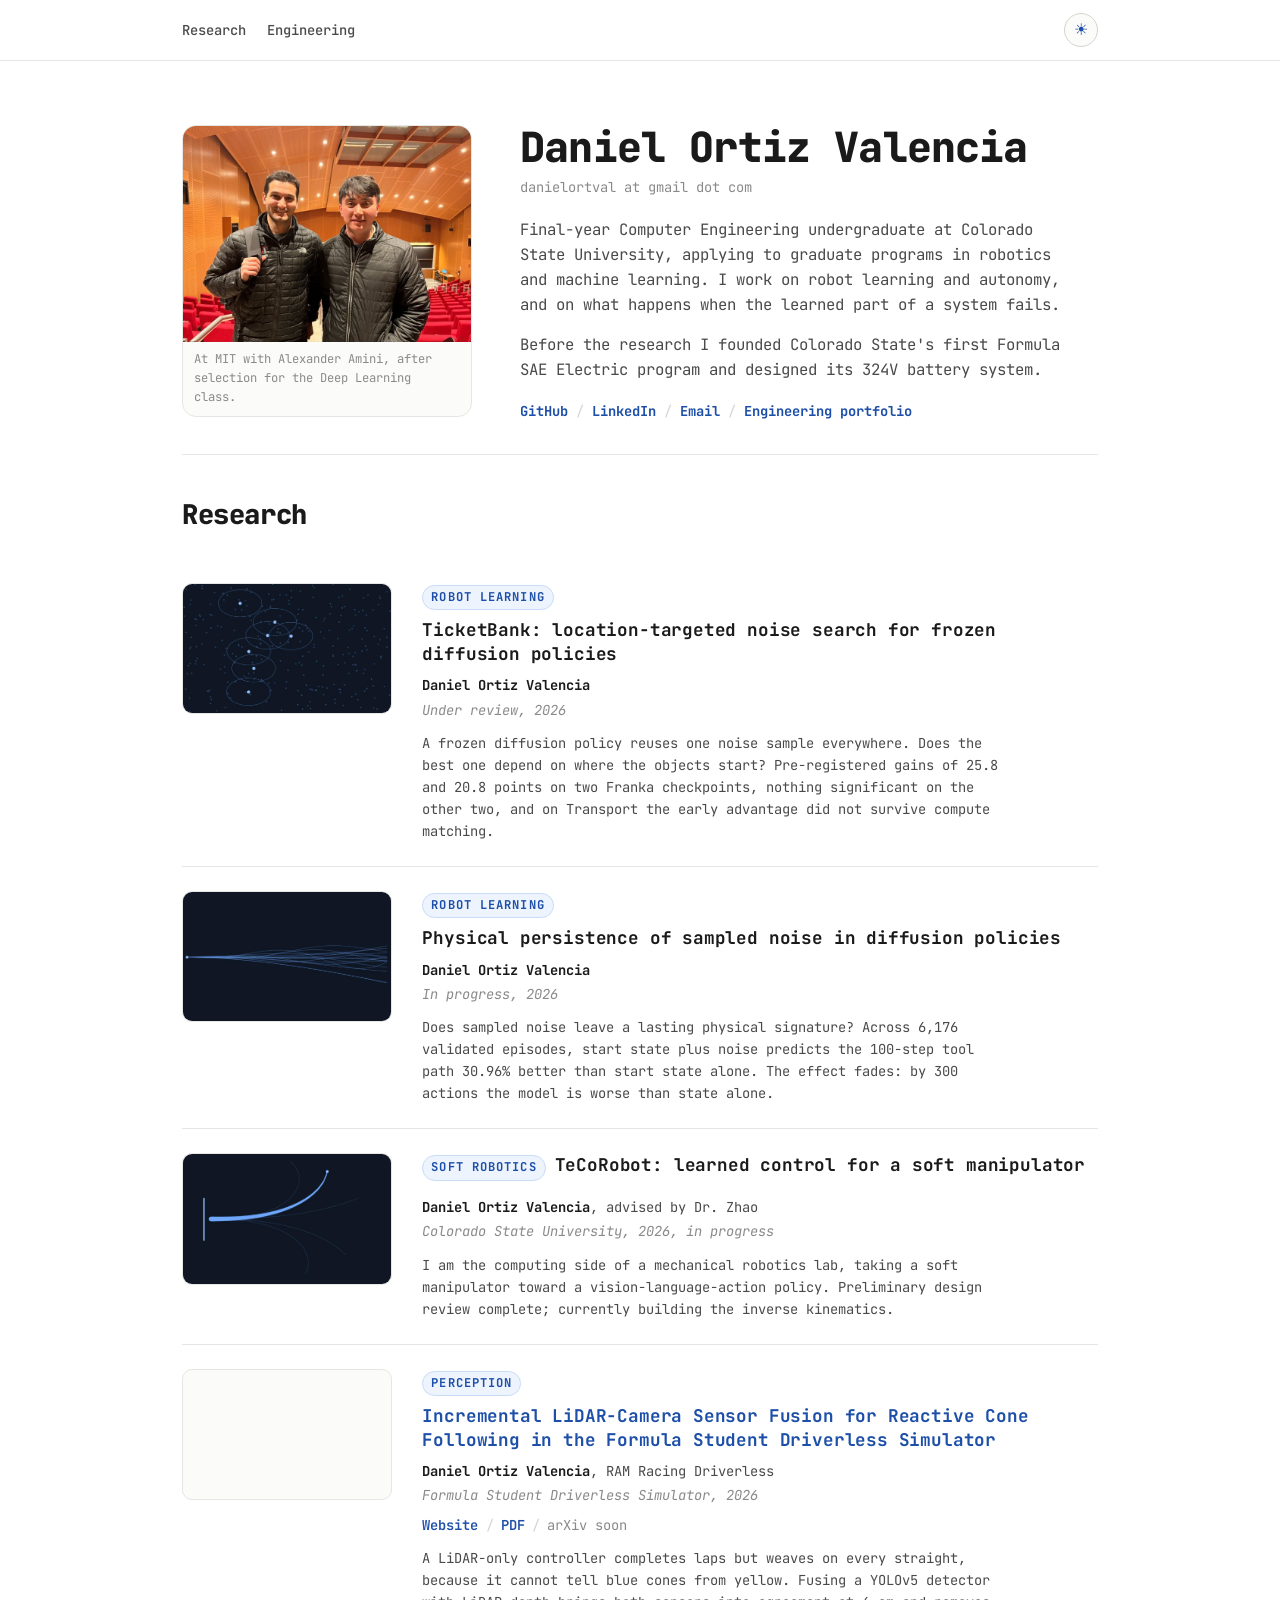
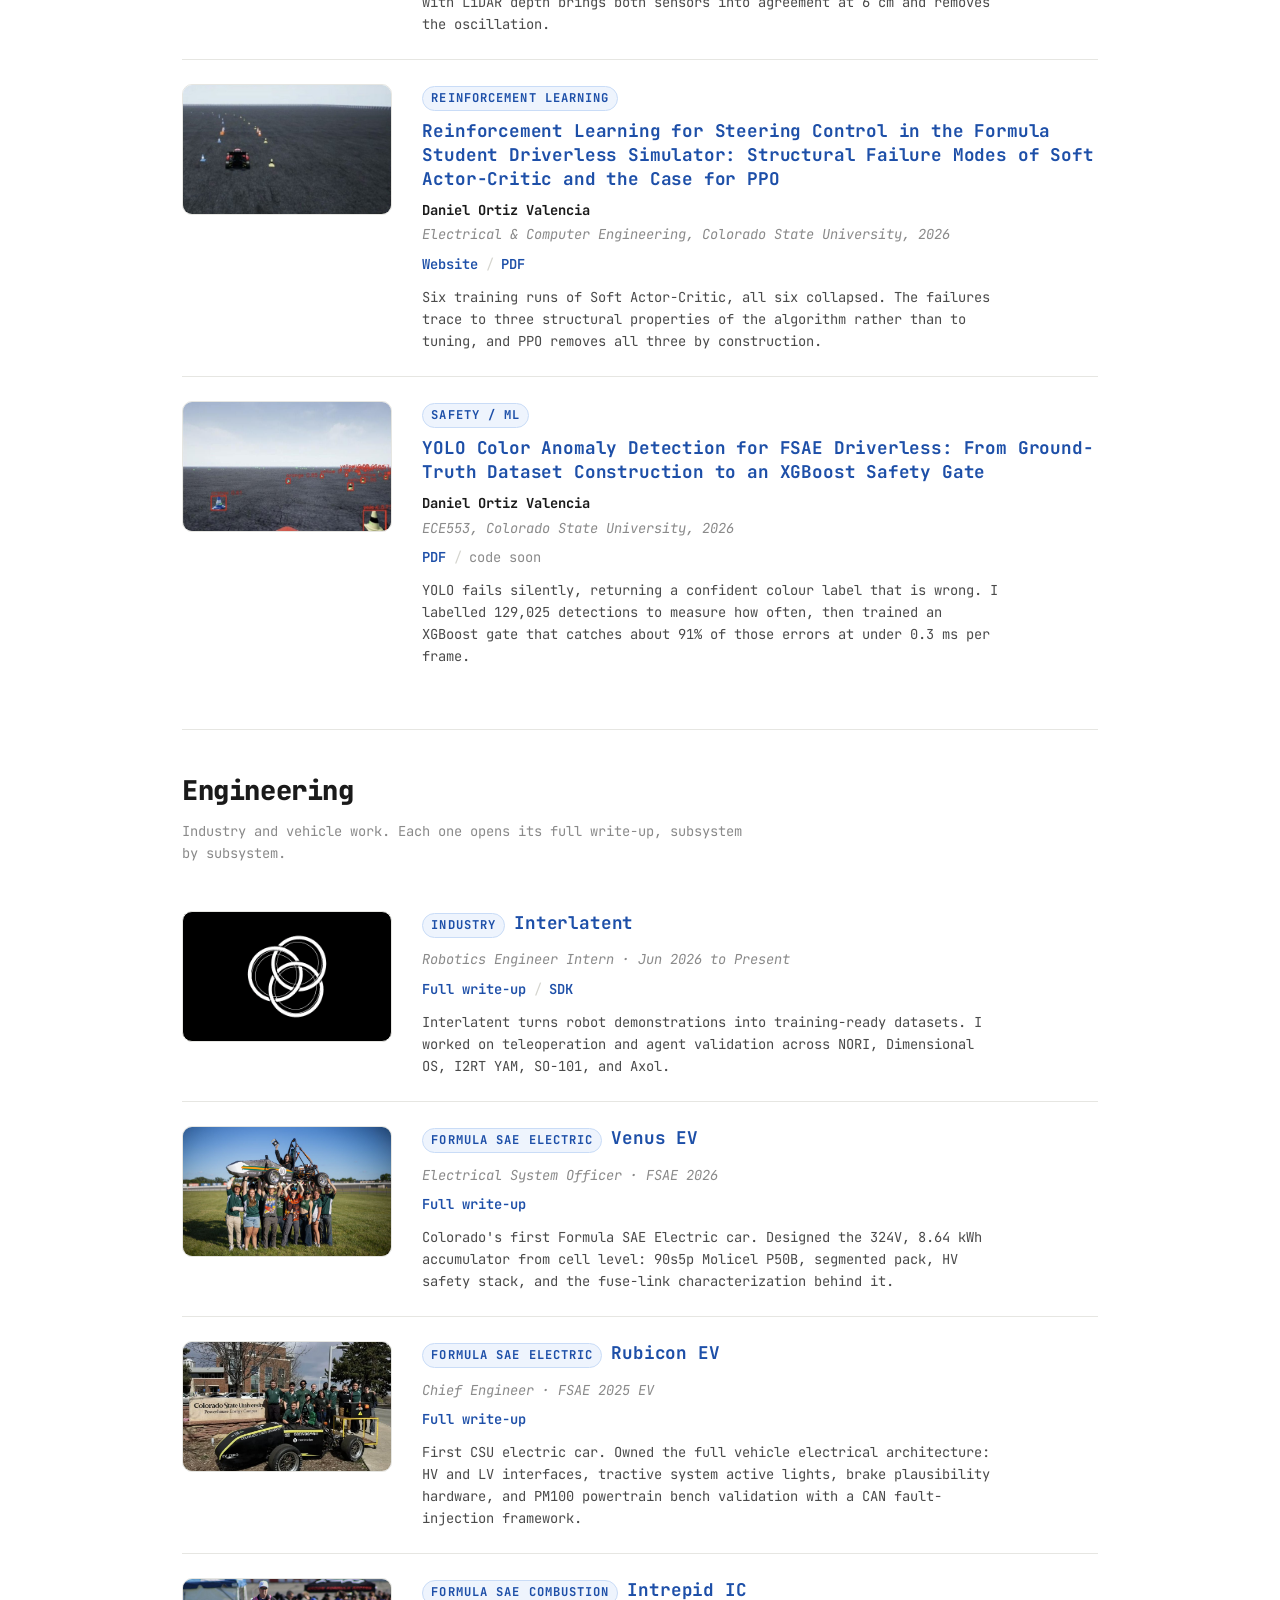
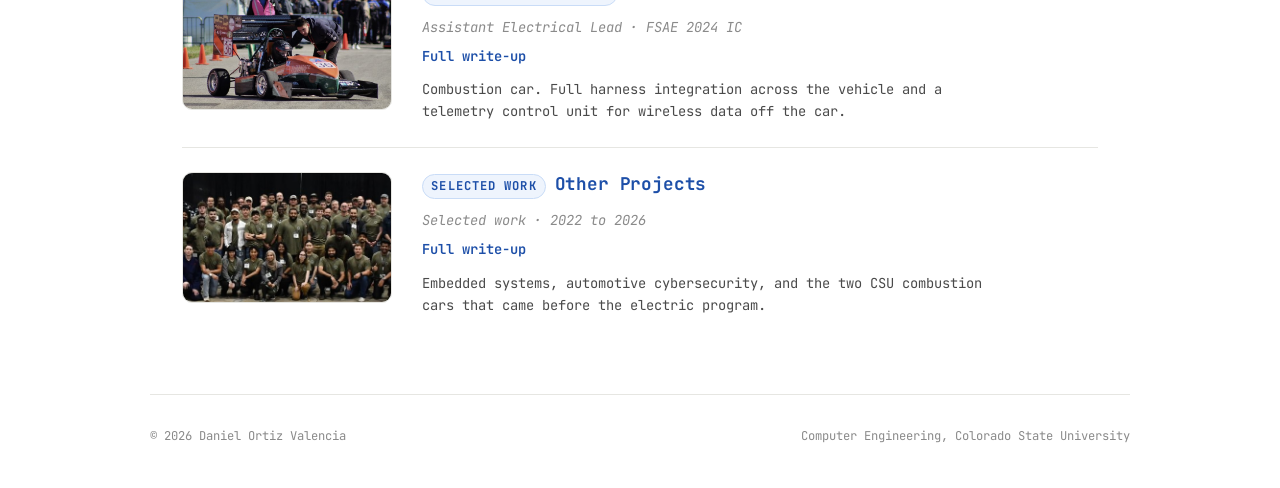
==== commit feb539ed: "Carry the industry work over as engineering experience, drop Projects Re-ports every project page fr" ====
--- a/index.html
+++ b/index.html
@@ -29,8 +29,6 @@
   <div class="site-header-inner">
     <nav class="site-nav">
       <a href="#research">Research</a>
-      <a href="#interlatent">Interlatent</a>
-      <a href="#projects">Projects</a>
       <a href="#engineering">Engineering</a>
     </nav>
     <button id="theme-toggle" class="theme-toggle" type="button" aria-label="Toggle dark mode" title="Toggle dark mode">
@@ -162,70 +160,28 @@
     </article>
   </section>
 
-  <!-- ============ INTERLATENT ============ -->
-  <section class="section" id="interlatent">
-    <h2 class="section-title">Interlatent</h2>
-    <p class="section-note">Robotics Engineer Intern, Palo Alto, June 2026 to present. Building the hardware and software infrastructure for deploying frontier models onto physical robots. <a href="projects/interlatent/">Full write-up</a> &middot; <a href="https://github.com/Interlatent/Deployment-Infra" target="_blank" rel="noopener">SDK</a></p>
-
-    <figure class="group-figure">
-      <a href="projects/interlatent/" aria-label="Read the full Interlatent write-up">
-        <img src="assets/img/interlatent.jpg" alt="Illustration: one operator station connected to a fleet of five robot arms" loading="lazy" width="1000" height="625" />
-      </a>
-    </figure>
-
-    <article class="entry">
-      <a class="entry-thumb" href="projects/interlatent/#teleop" aria-label="Read: inverse kinematics and VR teleoperation">
-        <img src="assets/projects/interlatent/teleoperation-architecture.png" alt="System map: browser-side IK, a thin relay, and safety enforced on the robot" loading="lazy" />
-      </a>
-      <div>
-        <span class="entry-tag">Teleoperation</span>
-        <a class="entry-title" href="projects/interlatent/#teleop">Inverse kinematics and VR teleoperation across a robot fleet</a>
-        <div class="entry-authors"><span class="me">Daniel Ortiz Valencia</span>, with the Interlatent team</div>
-        <div class="entry-venue">Interlatent, 2026</div>
-        <p class="entry-blurb">The Quest browser reads controller poses; clutch-relative mapping anchors motion to the robot's current pose, and damped least-squares IK turns it into joint targets. Scaled from a single arm to a five-robot fleet, across arms that disagree on joint units and gripper ranges.</p>
-      </div>
-    </article>
-
-    <article class="entry">
-      <a class="entry-thumb" href="projects/interlatent/#validation" aria-label="Read: validating the curation agents">
-        <img src="assets/thumbs/validation.jpg" alt="Illustration: an evaluation matrix with some cells passing and some flagged" loading="lazy" width="1000" height="625" />
-      </a>
-      <div>
-        <span class="entry-tag">Evaluation</span>
-        <a class="entry-title" href="projects/interlatent/#validation">Validating dataset curation agents against the recordings themselves</a>
-        <div class="entry-authors"><span class="me">Daniel Ortiz Valencia</span>, with input from NVIDIA and Google engineers</div>
-        <div class="entry-venue">Interlatent, 2026</div>
-        <p class="entry-blurb">A campaign to find where the agents break: visual hallucination, temporal drift, repeatability, cost, and unintended writes to stored annotations. Datasets were paired so each comparison varied one axis, and every answer was checked against the footage.</p>
-      </div>
-    </article>
-  </section>
-
-  <!-- ============ PROJECTS ============ -->
-  <section class="section" id="projects">
-    <h2 class="section-title">Projects</h2>
-
-    <article class="entry">
-      <a class="entry-thumb" href="https://github.com/danielortval/vr-teleop-kit" target="_blank" rel="noopener" aria-label="VR Teleop Kit on GitHub">
-        <img src="assets/thumbs/teleop.jpg" alt="Illustration: a kinematic chain tracking a commanded pose held ahead of it" loading="lazy" width="1000" height="625" />
-      </a>
-      <div>
-        <span class="entry-tag">Teleoperation</span>
-        <a class="entry-title" href="https://github.com/danielortval/vr-teleop-kit" target="_blank" rel="noopener">VR Teleoperation Kit for Robot Manipulators</a>
-        <div class="entry-authors">Aurel Arnold, <span class="me">Daniel Ortiz Valencia</span>, and contributors</div>
-        <div class="entry-venue">Open source, integrates with LeRobot</div>
-        <div class="entry-links">
-          <a href="https://github.com/danielortval/vr-teleop-kit" target="_blank" rel="noopener">GitHub</a>
-        </div>
-        <p class="entry-blurb">A WebXR page in a Meta Quest streams controller poses to a Python teleoperator that solves differential inverse kinematics against a MuJoCo model of the arm. Drops into LeRobot as a Teleoperator.</p>
-      </div>
-    </article>
-  </section>
-
   <!-- ============ ENGINEERING (secondary) ============ -->
   <section class="section" id="engineering">
     <h2 class="section-title">Engineering</h2>
 
-    <p class="section-note">Vehicle work that came before the research. Each one opens its full write-up, subsystem by subsystem.</p>
+    <p class="section-note">Industry and vehicle work. Each one opens its full write-up, subsystem by subsystem.</p>
+
+    <article class="entry">
+      <a class="entry-thumb entry-thumb--logo" href="projects/interlatent/" aria-label="Read: Interlatent">
+        <img src="assets/projects/interlatent/logo.png" alt="Interlatent" loading="lazy" />
+      </a>
+      <div>
+        <span class="entry-tag">Industry</span>
+        <a class="entry-title" href="projects/interlatent/">Interlatent</a>
+        <div class="entry-venue">Robotics Engineer Intern &middot; Jun 2026 to Present</div>
+        <div class="entry-links">
+          <a href="projects/interlatent/">Full write-up</a><span class="sep">/</span>
+          <a href="https://github.com/Interlatent/Deployment-Infra" target="_blank" rel="noopener">SDK</a>
+        </div>
+        <p class="entry-blurb">Interlatent turns robot demonstrations into training-ready datasets. I worked on teleoperation and agent validation across NORI, Dimensional OS, I2RT YAM, SO-101, and Axol.</p>
+      </div>
+    </article>
+
 
     <article class="entry">
       <a class="entry-thumb" href="projects/venus-ev/" aria-label="Read: Venus EV">
--- a/styles.css
+++ b/styles.css
@@ -210,6 +210,12 @@
 .section-note a { color: var(--orange-deep); border-bottom: 1px solid var(--orange-soft); }
 .section-note a:hover { border-color: var(--orange); }
 
+/* ---------- Logo thumbnails ---------- */
+/* A square logo on its own black field: contain it so it is not cropped, and
+   match the thumb background to the artwork so there is no visible seam. */
+.entry-thumb--logo { background: #000; }
+.entry-thumb--logo img { object-fit: contain; padding: .9rem; }
+
 /* ---------- Group banner ---------- */
 /* One wide image introducing a section that holds several entries. Capped so
    it sets the scene without pushing the entries below the fold. */
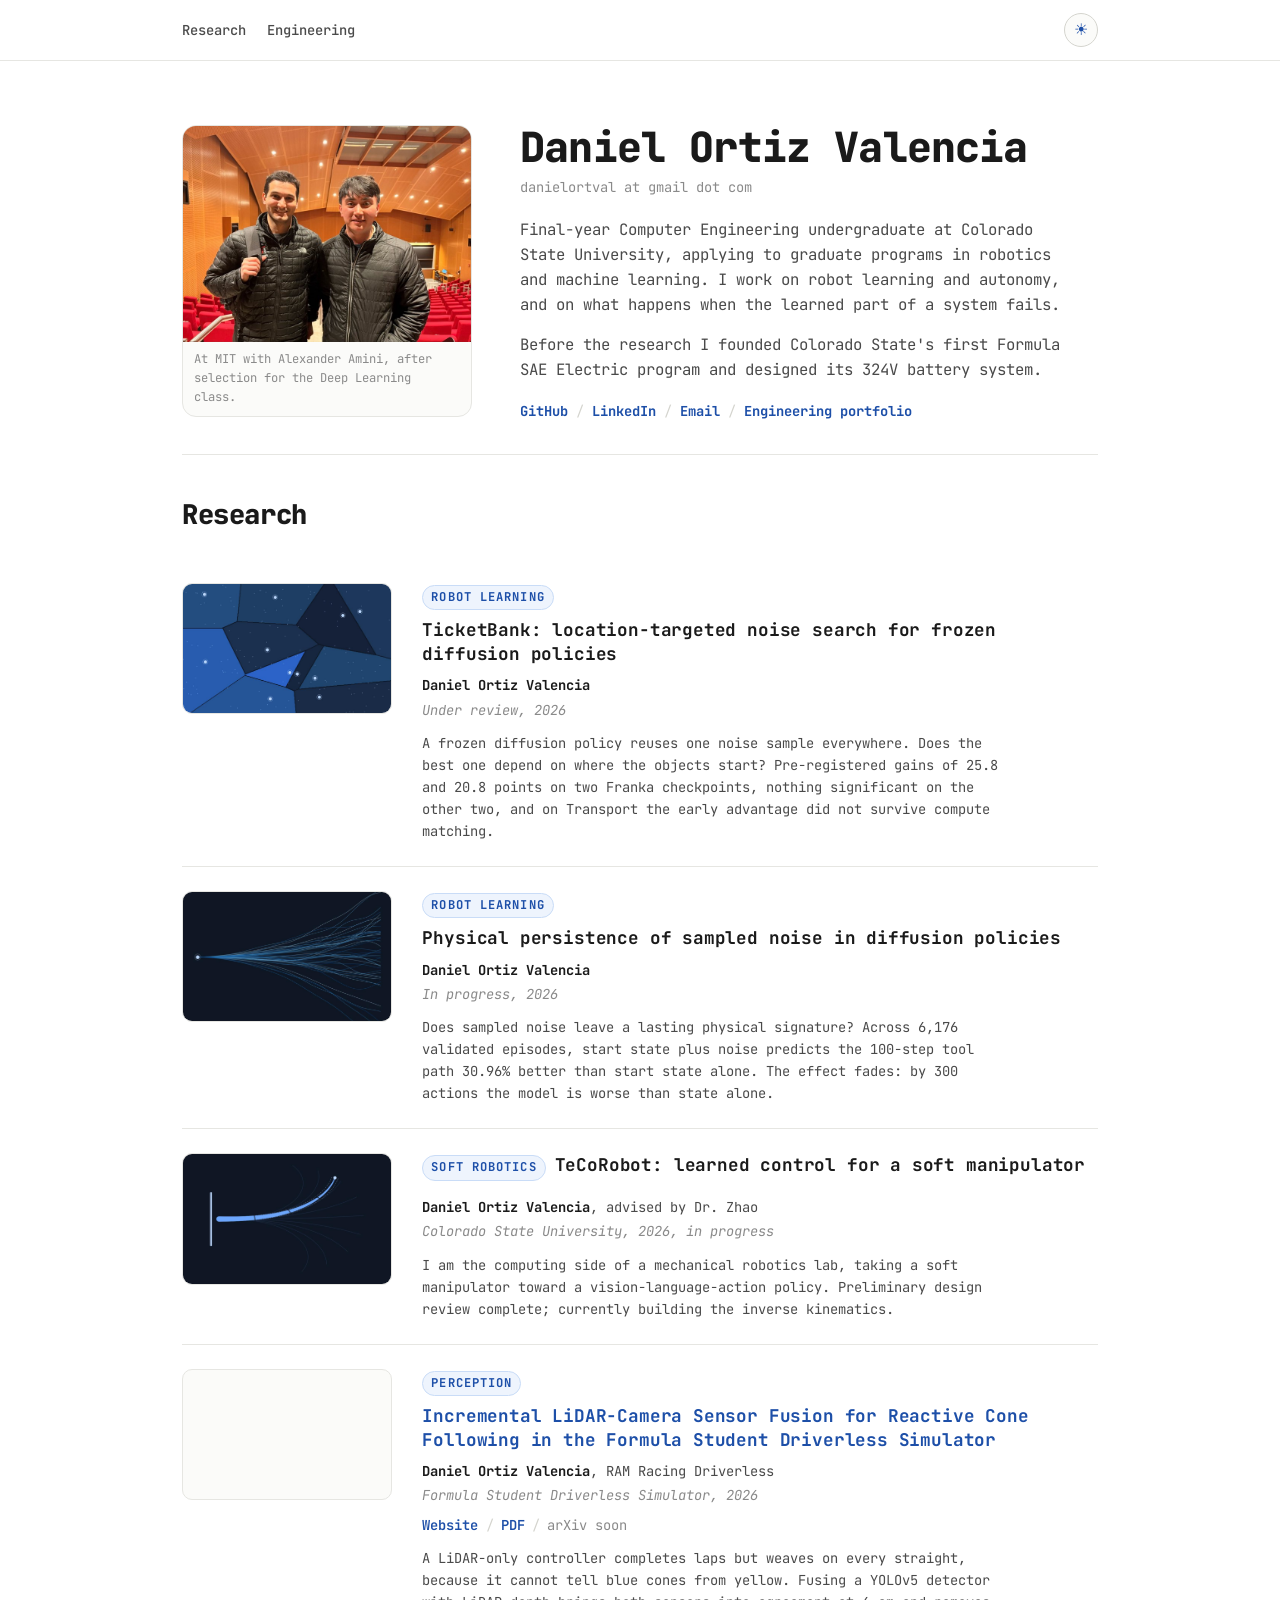
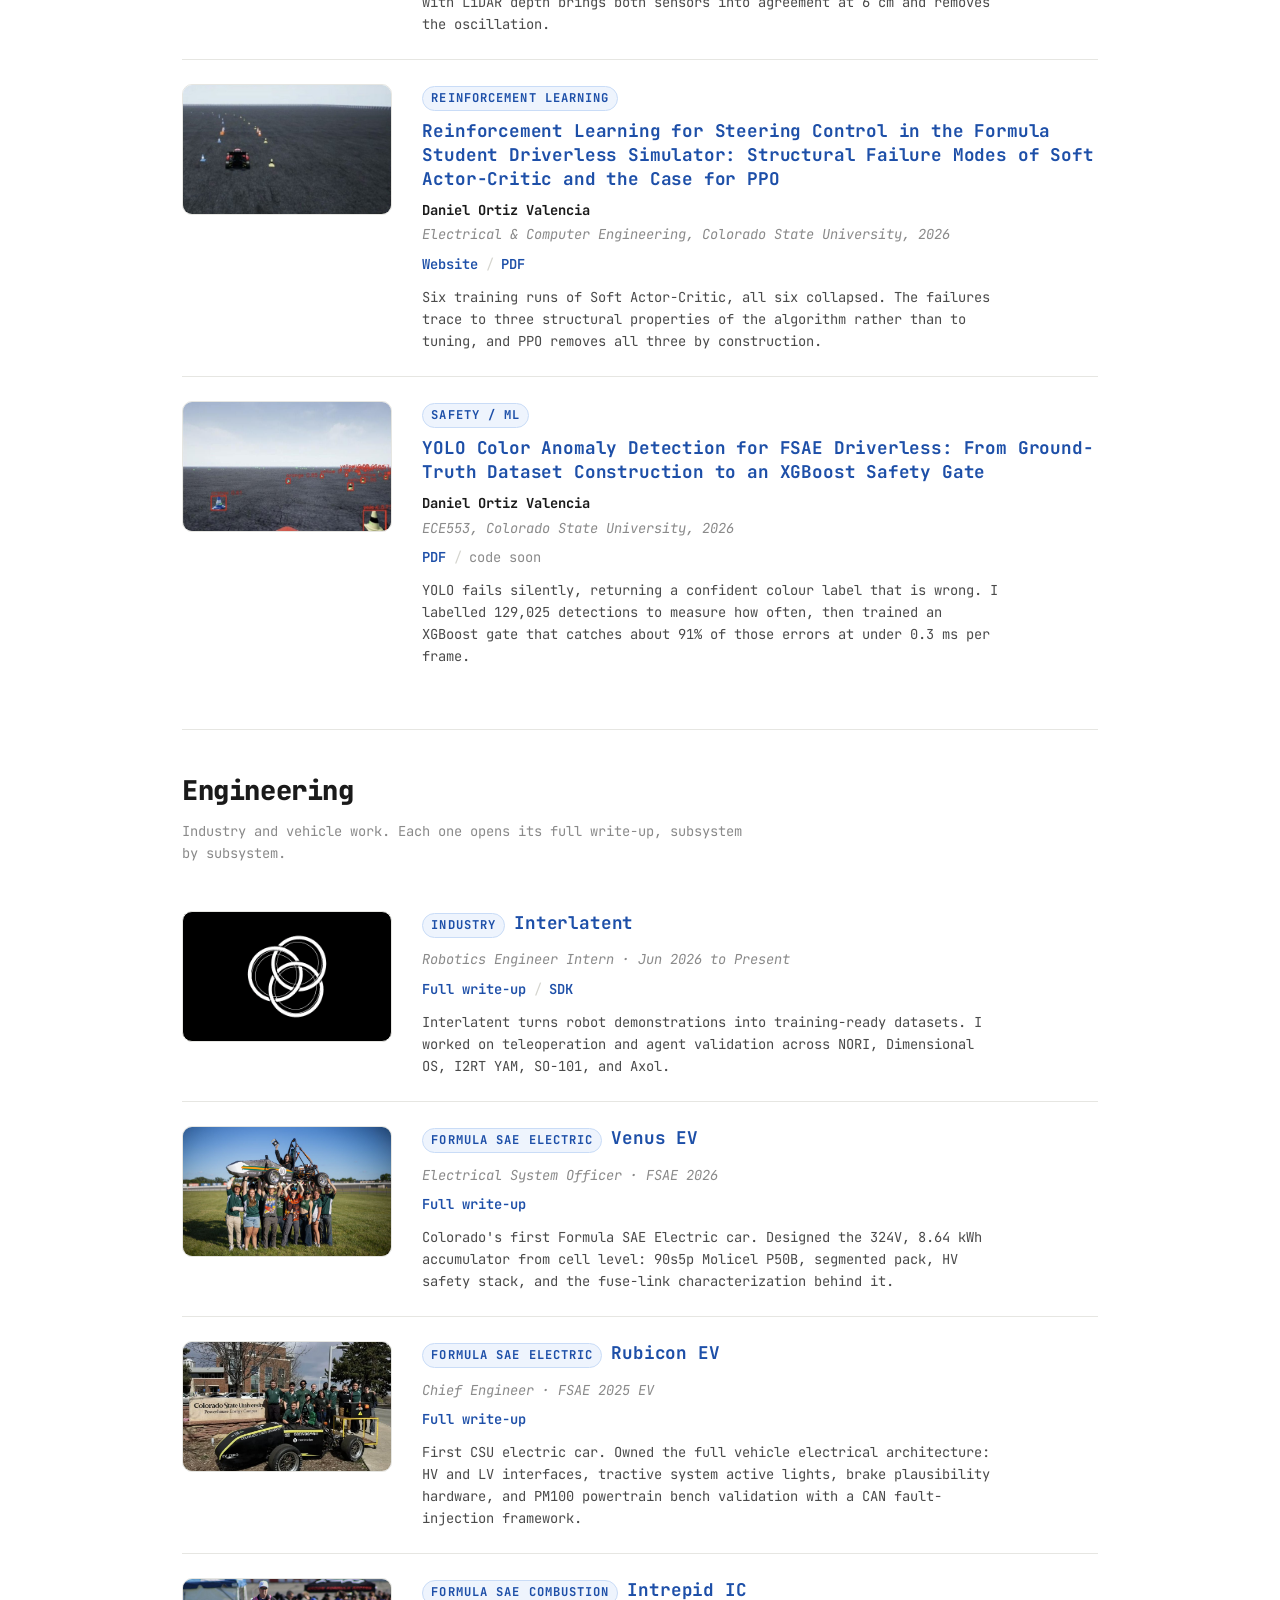
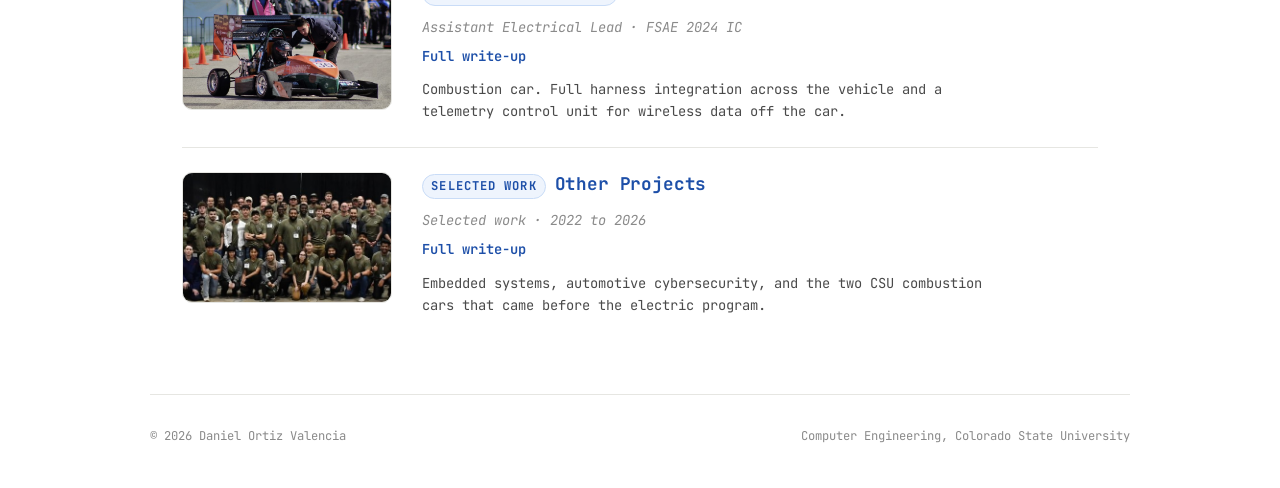
==== commit 13f3fd33: "Better images for the three entries that had no photography Each one now illustrates what the projec" ====
--- a/index.html
+++ b/index.html
@@ -69,7 +69,7 @@
 
     <article class="entry">
       <span class="entry-thumb">
-        <img src="assets/thumbs/ticketbank.jpg" alt="Illustration: a field of candidate noise samples with a few selected, each covering a region" loading="lazy" width="1000" height="625" />
+        <img src="assets/thumbs/ticketbank.jpg?v=3" alt="Illustration: a field of candidate noise samples with a few selected, each covering a region" loading="lazy" width="1000" height="625" />
       </span>
       <div>
         <span class="entry-tag">Robot Learning</span>
@@ -82,7 +82,7 @@
 
     <article class="entry">
       <span class="entry-thumb">
-        <img src="assets/thumbs/noise-space.jpg" alt="Illustration: trajectories leaving one start state and separating over time" loading="lazy" width="1000" height="625" />
+        <img src="assets/thumbs/noise-space.jpg?v=3" alt="Illustration: trajectories leaving one start state and separating over time" loading="lazy" width="1000" height="625" />
       </span>
       <div>
         <span class="entry-tag">Robot Learning</span>
@@ -95,7 +95,7 @@
 
     <article class="entry">
       <span class="entry-thumb">
-        <img src="assets/thumbs/tecorobot.jpg?v=2" alt="Illustration: a continuum arm bending through a range of poses" loading="lazy" width="1000" height="625" />
+        <img src="assets/thumbs/tecorobot.jpg?v=3" alt="Illustration: a continuum arm bending through a range of poses" loading="lazy" width="1000" height="625" />
       </span>
       <div>
         <span class="entry-tag">Soft Robotics</span>
